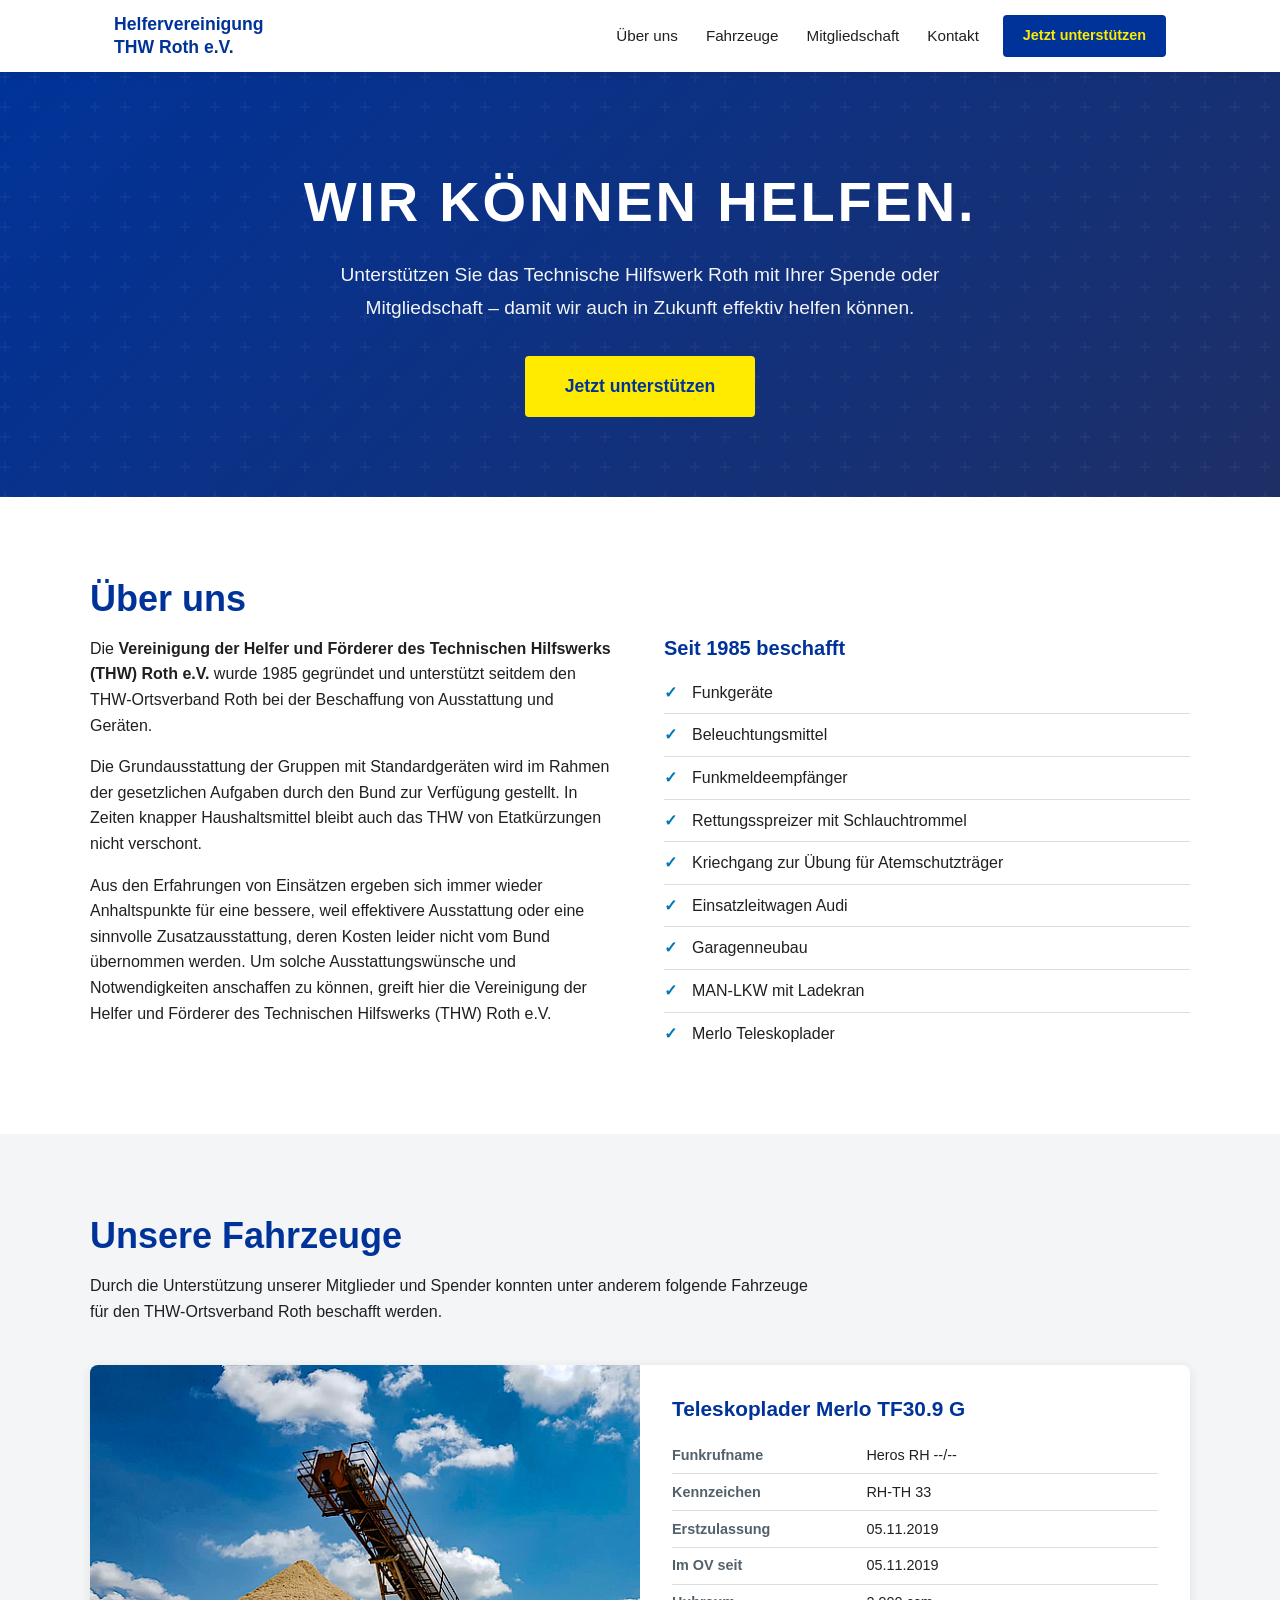
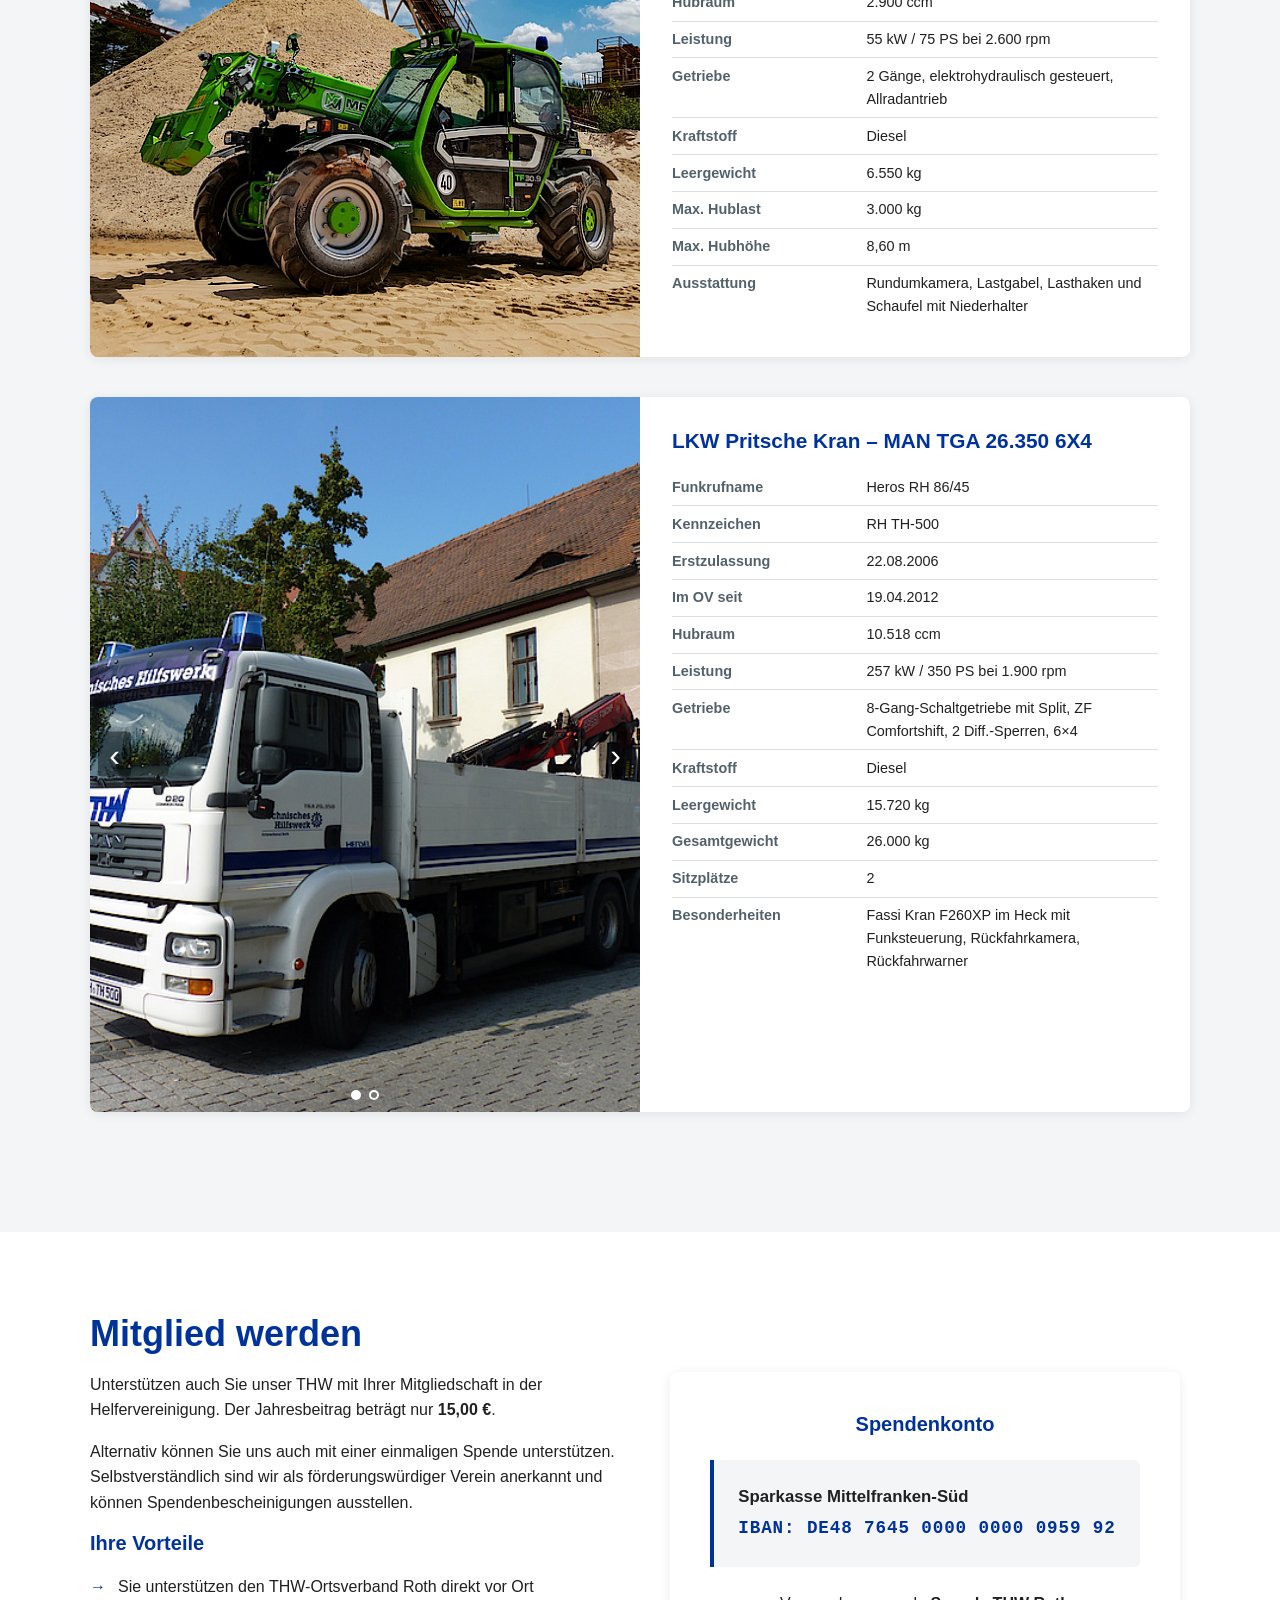
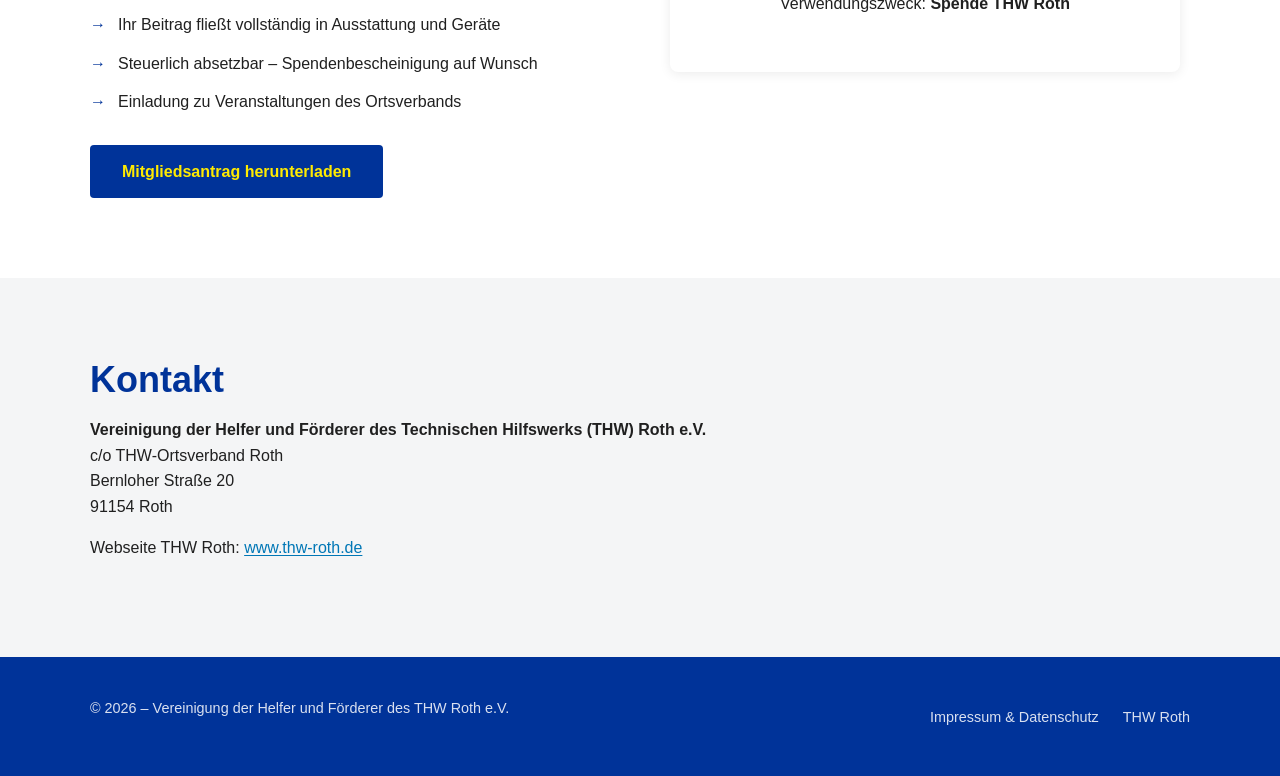
==== docs/index.html @ 5f319888 "initial draft" ====
<!DOCTYPE html>
<html lang="de">
<head>
  <meta charset="UTF-8">
  <meta name="viewport" content="width=device-width, initial-scale=1.0">
  <meta name="description" content="Vereinigung der Helfer und Förderer des THW OV Roth e.V. – Unterstützen Sie das Technische Hilfswerk Roth mit Ihrer Spende oder Mitgliedschaft.">
  <meta property="og:title" content="Helfervereinigung THW Roth e.V.">
  <meta property="og:description" content="Unterstützen Sie das Technische Hilfswerk Roth mit Ihrer Spende oder Mitgliedschaft.">
  <meta property="og:type" content="website">
  <meta property="og:locale" content="de_DE">
  <title>Helfervereinigung THW Roth e.V.</title>
  <link rel="stylesheet" href="css/style.css">
</head>
<body>

  <a class="skip-link" href="#main">Zum Inhalt springen</a>

  <!-- Header / Navigation -->
  <header class="site-header">
    <nav class="nav-container" aria-label="Hauptnavigation">
      <a href="index.html" class="nav-brand" aria-label="Helfervereinigung THW Roth – Startseite">
        <span>Helfervereinigung THW&nbsp;Roth&nbsp;e.V.</span>
      </a>

      <button class="nav-toggle" aria-expanded="false" aria-controls="nav-menu" aria-label="Menü öffnen">
        <svg class="icon-open" aria-hidden="true" xmlns="http://www.w3.org/2000/svg" fill="none" viewBox="0 0 24 24" stroke="currentColor" stroke-width="2"><path stroke-linecap="round" stroke-linejoin="round" d="M4 6h16M4 12h16M4 18h16"/></svg>
        <svg class="icon-close" aria-hidden="true" xmlns="http://www.w3.org/2000/svg" fill="none" viewBox="0 0 24 24" stroke="currentColor" stroke-width="2"><path stroke-linecap="round" stroke-linejoin="round" d="M6 18L18 6M6 6l12 12"/></svg>
      </button>

      <ul class="nav-menu" id="nav-menu" role="list">
        <li><a href="#ueber-uns">Über uns</a></li>
        <li><a href="#fahrzeuge">Fahrzeuge</a></li>
        <li><a href="#mitgliedschaft">Mitgliedschaft</a></li>
        <li><a href="#kontakt">Kontakt</a></li>
        <li><a href="#mitgliedschaft" class="nav-cta">Jetzt unterstützen</a></li>
      </ul>
    </nav>
  </header>

  <main id="main">

    <!-- Hero Section -->
    <section class="hero" aria-labelledby="hero-heading">
      <div class="hero-content">
        <h1 id="hero-heading">Wir können helfen.</h1>
        <p>Unterstützen Sie das Technische Hilfswerk Roth mit Ihrer Spende oder Mitgliedschaft – damit wir auch in Zukunft effektiv helfen können.</p>
        <a href="#mitgliedschaft" class="hero-cta">Jetzt unterstützen</a>
      </div>
    </section>

    <!-- Über uns -->
    <section id="ueber-uns" class="section" aria-labelledby="about-heading">
      <div class="container">
        <h2 id="about-heading">Über uns</h2>
        <div class="about-grid">
          <div>
            <p>
              Die <strong>Vereinigung der Helfer und Förderer des Technischen Hilfswerks (THW) Roth e.V.</strong> wurde 1985 gegründet und unterstützt seitdem den THW-Ortsverband Roth bei der Beschaffung von Ausstattung und Geräten.
            </p>
            <p>
              Die Grundausstattung der Gruppen mit Standardgeräten wird im Rahmen der gesetzlichen Aufgaben durch den Bund zur Verfügung gestellt. In Zeiten knapper Haushaltsmittel bleibt auch das THW von Etatkürzungen nicht verschont.
            </p>
            <p>
              Aus den Erfahrungen von Einsätzen ergeben sich immer wieder Anhaltspunkte für eine bessere, weil effektivere Ausstattung oder eine sinnvolle Zusatzausstattung, deren Kosten leider nicht vom Bund übernommen werden. Um solche Ausstattungswünsche und Notwendigkeiten anschaffen zu können, greift hier die Vereinigung der Helfer und Förderer des Technischen Hilfswerks (THW) Roth e.V.
            </p>
          </div>
          <div>
            <h3>Seit 1985 beschafft</h3>
            <ul class="equipment-list" aria-label="Beschaffte Ausstattung seit 1985">
              <li>Funkgeräte</li>
              <li>Beleuchtungsmittel</li>
              <li>Funkmeldeempfänger</li>
              <li>Rettungsspreizer mit Schlauchtrommel</li>
              <li>Kriechgang zur Übung für Atemschutzträger</li>
              <li>Einsatzleitwagen Audi</li>
              <li>Garagenneubau</li>
              <li>MAN-LKW mit Ladekran</li>
              <li>Merlo Teleskoplader</li>
            </ul>
          </div>
        </div>
      </div>
    </section>

    <!-- Fahrzeuge -->
    <section id="fahrzeuge" class="section section-alt" aria-labelledby="vehicles-heading">
      <div class="container">
        <h2 id="vehicles-heading">Unsere Fahrzeuge</h2>
        <p class="section-intro">Durch die Unterstützung unserer Mitglieder und Spender konnten unter anderem folgende Fahrzeuge für den THW-Ortsverband Roth beschafft werden.</p>

        <!-- Teleskoplader -->
        <article class="vehicle-card">
          <div class="vehicle-card-inner">
            <img
              class="vehicle-image"
              src="media/Telelader.jpg"
              alt="Teleskoplader Merlo TF30.9 G des THW Roth auf einem Einsatzgelände"
              loading="lazy"
              width="800"
              height="533"
            >
            <div class="vehicle-info">
              <h3>Teleskoplader Merlo TF30.9 G</h3>
              <table class="vehicle-specs" aria-label="Technische Daten Teleskoplader">
                <tbody>
                  <tr><th scope="row">Funkrufname</th><td>Heros RH --/--</td></tr>
                  <tr><th scope="row">Kennzeichen</th><td>RH-TH 33</td></tr>
                  <tr><th scope="row">Erstzulassung</th><td>05.11.2019</td></tr>
                  <tr><th scope="row">Im OV seit</th><td>05.11.2019</td></tr>
                  <tr><th scope="row">Hubraum</th><td>2.900 ccm</td></tr>
                  <tr><th scope="row">Leistung</th><td>55 kW / 75 PS bei 2.600 rpm</td></tr>
                  <tr><th scope="row">Getriebe</th><td>2 Gänge, elektrohydraulisch gesteuert, Allradantrieb</td></tr>
                  <tr><th scope="row">Kraftstoff</th><td>Diesel</td></tr>
                  <tr><th scope="row">Leergewicht</th><td>6.550 kg</td></tr>
                  <tr><th scope="row">Max. Hublast</th><td>3.000 kg</td></tr>
                  <tr><th scope="row">Max. Hubhöhe</th><td>8,60 m</td></tr>
                  <tr><th scope="row">Ausstattung</th><td>Rundumkamera, Lastgabel, Lasthaken und Schaufel mit Niederhalter</td></tr>
                </tbody>
              </table>
            </div>
          </div>
        </article>

        <!-- LKW Ladekran -->
        <article class="vehicle-card">
          <div class="vehicle-card-inner">
            <div class="carousel" aria-roledescription="Karussell" aria-label="Bilder LKW mit Ladekran">
              <div class="carousel-track">
                <div class="carousel-slide" role="group" aria-roledescription="Folie" aria-label="Bild 1 von 2">
                  <img
                    class="vehicle-image"
                    src="media/Ladekran1.jpg"
                    alt="MAN TGA 26.350 LKW mit Ladekran des THW Roth"
                    loading="lazy"
                    width="800"
                    height="533"
                  >
                </div>
                <div class="carousel-slide" role="group" aria-roledescription="Folie" aria-label="Bild 2 von 2">
                  <img
                    class="vehicle-image"
                    src="media/Ladekran2.jpg"
                    alt="MAN TGA 26.350 LKW mit Ladekran des THW Roth – Detailansicht"
                    loading="lazy"
                    width="800"
                    height="533"
                  >
                </div>
              </div>
              <button class="carousel-btn carousel-btn-prev" aria-label="Vorheriges Bild">&#8249;</button>
              <button class="carousel-btn carousel-btn-next" aria-label="Nächstes Bild">&#8250;</button>
              <div class="carousel-dots" role="tablist" aria-label="Bildauswahl">
                <button class="carousel-dot is-active" role="tab" aria-selected="true" aria-label="Bild 1"></button>
                <button class="carousel-dot" role="tab" aria-selected="false" aria-label="Bild 2"></button>
              </div>
            </div>
            <div class="vehicle-info">
              <h3>LKW Pritsche Kran – MAN TGA 26.350 6X4</h3>
              <table class="vehicle-specs" aria-label="Technische Daten LKW Ladekran">
                <tbody>
                  <tr><th scope="row">Funkrufname</th><td>Heros RH 86/45</td></tr>
                  <tr><th scope="row">Kennzeichen</th><td>RH TH-500</td></tr>
                  <tr><th scope="row">Erstzulassung</th><td>22.08.2006</td></tr>
                  <tr><th scope="row">Im OV seit</th><td>19.04.2012</td></tr>
                  <tr><th scope="row">Hubraum</th><td>10.518 ccm</td></tr>
                  <tr><th scope="row">Leistung</th><td>257 kW / 350 PS bei 1.900 rpm</td></tr>
                  <tr><th scope="row">Getriebe</th><td>8-Gang-Schaltgetriebe mit Split, ZF Comfortshift, 2 Diff.-Sperren, 6×4</td></tr>
                  <tr><th scope="row">Kraftstoff</th><td>Diesel</td></tr>
                  <tr><th scope="row">Leergewicht</th><td>15.720 kg</td></tr>
                  <tr><th scope="row">Gesamtgewicht</th><td>26.000 kg</td></tr>
                  <tr><th scope="row">Sitzplätze</th><td>2</td></tr>
                  <tr><th scope="row">Besonderheiten</th><td>Fassi Kran F260XP im Heck mit Funksteuerung, Rückfahrkamera, Rückfahrwarner</td></tr>
                </tbody>
              </table>
            </div>
          </div>
        </article>

      </div>
    </section>

    <!-- Mitgliedschaft -->
    <section id="mitgliedschaft" class="section" aria-labelledby="membership-heading">
      <div class="container">
        <h2 id="membership-heading">Mitglied werden</h2>
        <div class="membership-grid">
          <div>
            <p>Unterstützen auch Sie unser THW mit Ihrer Mitgliedschaft in der Helfervereinigung. Der Jahresbeitrag beträgt nur <strong>15,00&nbsp;€</strong>.</p>
            <p>Alternativ können Sie uns auch mit einer einmaligen Spende unterstützen. Selbstverständlich sind wir als förderungswürdiger Verein anerkannt und können Spendenbescheinigungen ausstellen.</p>
            <h3>Ihre Vorteile</h3>
            <ul class="membership-benefits">
              <li>Sie unterstützen den THW-Ortsverband Roth direkt vor Ort</li>
              <li>Ihr Beitrag fließt vollständig in Ausstattung und Geräte</li>
              <li>Steuerlich absetzbar – Spendenbescheinigung auf Wunsch</li>
              <li>Einladung zu Veranstaltungen des Ortsverbands</li>
            </ul>
            <a href="media/Antrag_Helferverein_THW_Roth.pdf" class="btn" download>Mitgliedsantrag herunterladen</a>
          </div>
          <div class="donate-box">
            <h3>Spendenkonto</h3>
            <div class="bank-details">
              <strong>Sparkasse Mittelfranken-Süd</strong>
              <span class="iban">IBAN: DE48 7645 0000 0000 0959 92</span>
            </div>
            <p>Verwendungszweck: <strong>Spende THW Roth</strong></p>
          </div>
        </div>
      </div>
    </section>

    <!-- Kontakt -->
    <section id="kontakt" class="section section-alt" aria-labelledby="contact-heading">
      <div class="container">
        <h2 id="contact-heading">Kontakt</h2>
        <p>
          <strong>Vereinigung der Helfer und Förderer des Technischen Hilfswerks (THW) Roth e.V.</strong><br>
          c/o THW-Ortsverband Roth<br>
          Bernloher Straße 20<br>
          91154 Roth
        </p>
        <p>
          Webseite THW Roth: <a href="https://www.thw-roth.de" target="_blank" rel="noopener noreferrer">www.thw-roth.de</a>
        </p>
      </div>
    </section>

  </main>

  <!-- Footer -->
  <footer class="site-footer">
    <div class="footer-container">
      <p class="footer-copy">&copy; 2026 – Vereinigung der Helfer und Förderer des THW Roth e.V.</p>
      <ul class="footer-links" role="list">
        <li><a href="impressum.html">Impressum &amp; Datenschutz</a></li>
        <li><a href="https://www.thw-roth.de" target="_blank" rel="noopener noreferrer">THW Roth</a></li>
      </ul>
    </div>
  </footer>

  <script>
    // Mobile navigation toggle
    (function () {
      var toggle = document.querySelector('.nav-toggle');
      var menu = document.querySelector('.nav-menu');
      if (!toggle || !menu) return;

      toggle.addEventListener('click', function () {
        var expanded = toggle.getAttribute('aria-expanded') === 'true';
        toggle.setAttribute('aria-expanded', String(!expanded));
        menu.classList.toggle('is-open');
        toggle.setAttribute('aria-label', expanded ? 'Menü öffnen' : 'Menü schließen');
      });

      // Close menu when a link is clicked
      menu.querySelectorAll('a').forEach(function (link) {
        link.addEventListener('click', function () {
          toggle.setAttribute('aria-expanded', 'false');
          menu.classList.remove('is-open');
          toggle.setAttribute('aria-label', 'Menü öffnen');
        });
      });

      // Close menu on Escape key
      document.addEventListener('keydown', function (e) {
        if (e.key === 'Escape' && menu.classList.contains('is-open')) {
          toggle.setAttribute('aria-expanded', 'false');
          menu.classList.remove('is-open');
          toggle.setAttribute('aria-label', 'Menü öffnen');
          toggle.focus();
        }
      });
    })();

    // Carousel
    (function () {
      document.querySelectorAll('.carousel').forEach(function (carousel) {
        var track = carousel.querySelector('.carousel-track');
        var slides = carousel.querySelectorAll('.carousel-slide');
        var dots = carousel.querySelectorAll('.carousel-dot');
        var prevBtn = carousel.querySelector('.carousel-btn-prev');
        var nextBtn = carousel.querySelector('.carousel-btn-next');
        var current = 0;

        function goTo(index) {
          current = (index + slides.length) % slides.length;
          track.style.transform = 'translateX(-' + (current * 100) + '%)';
          dots.forEach(function (dot, i) {
            dot.classList.toggle('is-active', i === current);
            dot.setAttribute('aria-selected', String(i === current));
          });
        }

        prevBtn.addEventListener('click', function () { goTo(current - 1); });
        nextBtn.addEventListener('click', function () { goTo(current + 1); });
        dots.forEach(function (dot, i) {
          dot.addEventListener('click', function () { goTo(i); });
        });
      });
    })();
  </script>

</body>
</html>
---- docs/css/style.css ----
/* ===== Reset & Base ===== */
*,
*::before,
*::after {
  box-sizing: border-box;
  margin: 0;
  padding: 0;
}

:root {
  --thw-blue: #003399;
  --thw-blue-dark: #1E2F66;
  --thw-blue-light: #F8F8F9;
  --thw-accent: #0077B6;
  --thw-yellow: #FFEB00;
  --text-primary: #202020;
  --text-secondary: #53616B;
  --white: #FFFFFF;
  --gray-light: #F4F5F6;
  --gray-border: #DADEE1;
  --focus-color: #0077B6;
  --max-width: 1100px;
}

html {
  scroll-behavior: smooth;
  scroll-padding-top: 80px;
}

body {
  font-family: -apple-system, BlinkMacSystemFont, "Segoe UI", Roboto, Helvetica, Arial, sans-serif;
  font-size: 1rem;
  line-height: 1.6;
  color: var(--text-primary);
  background: var(--white);
}

/* ===== Skip Link (Accessibility) ===== */
.skip-link {
  position: absolute;
  top: -100%;
  left: 1rem;
  background: var(--thw-blue);
  color: var(--white);
  padding: 0.75rem 1.5rem;
  z-index: 10000;
  border-radius: 0 0 4px 4px;
  font-weight: 600;
  text-decoration: none;
}

.skip-link:focus {
  top: 0;
}

/* ===== Focus Styles ===== */
:focus-visible {
  outline: 3px solid var(--focus-color);
  outline-offset: 2px;
}

a:focus:not(:focus-visible) {
  outline: none;
}

/* ===== Typography ===== */
h1, h2, h3, h4 {
  line-height: 1.2;
  color: var(--thw-blue);
}

h1 {
  font-size: clamp(2rem, 5vw, 3.5rem);
  font-weight: 800;
  letter-spacing: -0.02em;
}

h2 {
  font-size: clamp(1.5rem, 3vw, 2.25rem);
  font-weight: 700;
  margin-bottom: 1rem;
}

h3 {
  font-size: 1.25rem;
  font-weight: 600;
  margin-bottom: 0.75rem;
}

p {
  margin-bottom: 1rem;
}

a {
  color: var(--thw-accent);
  text-decoration: underline;
  text-underline-offset: 2px;
}

a:hover {
  color: var(--thw-blue-dark);
}

/* ===== Header / Navigation ===== */
.site-header {
  position: fixed;
  top: 0;
  left: 0;
  right: 0;
  z-index: 1000;
  background: var(--white);
  box-shadow: 0 2px 8px rgba(0, 0, 0, 0.1);
}

.nav-container {
  max-width: var(--max-width);
  margin: 0 auto;
  padding: 0 1.5rem;
  display: flex;
  align-items: center;
  justify-content: space-between;
  height: 72px;
}

.nav-brand {
  display: flex;
  align-items: center;
  gap: 0.75rem;
  text-decoration: none;
  color: var(--thw-blue);
  font-weight: 700;
  font-size: 1.1rem;
  flex-shrink: 0;
}

.nav-brand span {
  display: inline-block;
  max-width: 220px;
  line-height: 1.3;
}

/* Hamburger Menu Button */
.nav-toggle {
  display: none;
  background: none;
  border: none;
  cursor: pointer;
  padding: 0.5rem;
  color: var(--thw-blue);
}

.nav-toggle svg {
  width: 28px;
  height: 28px;
  display: block;
}

.nav-toggle .icon-close {
  display: none;
}

.nav-toggle[aria-expanded="true"] .icon-open {
  display: none;
}

.nav-toggle[aria-expanded="true"] .icon-close {
  display: block;
}

.nav-menu {
  display: flex;
  align-items: center;
  gap: 0.25rem;
  list-style: none;
}

.nav-menu a {
  display: block;
  padding: 0.5rem 0.75rem;
  text-decoration: none;
  color: var(--text-primary);
  font-weight: 500;
  font-size: 0.95rem;
  border-radius: 4px;
  transition: background 0.2s, color 0.2s;
  white-space: nowrap;
}

.nav-menu a:hover,
.nav-menu a:focus {
  background: var(--thw-blue-light);
  color: var(--thw-blue);
}

.nav-menu .nav-cta {
  display: inline-block;
  margin-left: 0.5rem;
  padding: 0.6rem 1.25rem;
  background: var(--thw-blue);
  color: var(--thw-yellow);
  text-decoration: none;
  font-weight: 700;
  font-size: 0.9rem;
  border-radius: 4px;
  transition: transform 0.2s, box-shadow 0.2s;
  white-space: nowrap;
}

.nav-menu .nav-cta:hover,
.nav-menu .nav-cta:focus {
  transform: translateY(-1px);
  box-shadow: 0 4px 12px rgba(0, 0, 0, 0.15);
  background: var(--thw-blue-dark);
  color: var(--thw-yellow);
}

/* ===== Hero Section ===== */
.hero {
  margin-top: 72px;
  background: linear-gradient(135deg, var(--thw-blue) 0%, var(--thw-blue-dark) 100%);
  color: var(--white);
  padding: 6rem 1.5rem 5rem;
  text-align: center;
  position: relative;
  overflow: hidden;
}

.hero::before {
  content: "";
  position: absolute;
  top: 0;
  left: 0;
  right: 0;
  bottom: 0;
  background: url("data:image/svg+xml,%3Csvg width='60' height='60' viewBox='0 0 60 60' xmlns='http://www.w3.org/2000/svg'%3E%3Cg fill='none' fill-rule='evenodd'%3E%3Cg fill='%23ffffff' fill-opacity='0.04'%3E%3Cpath d='M36 34v-4h-2v4h-4v2h4v4h2v-4h4v-2h-4zm0-30V0h-2v4h-4v2h4v4h2V6h4V4h-4zM6 34v-4H4v4H0v2h4v4h2v-4h4v-2H6zM6 4V0H4v4H0v2h4v4h2V6h4V4H6z'/%3E%3C/g%3E%3C/g%3E%3C/svg%3E");
  pointer-events: none;
}

.hero-content {
  max-width: 800px;
  margin: 0 auto;
  position: relative;
  z-index: 1;
}

.hero h1 {
  color: var(--white);
  margin-bottom: 1.5rem;
  text-transform: uppercase;
  letter-spacing: 0.05em;
}

.hero p {
  font-size: 1.2rem;
  opacity: 0.95;
  max-width: 600px;
  margin: 0 auto 2rem;
  line-height: 1.7;
}

.hero-cta {
  display: inline-block;
  padding: 1rem 2.5rem;
  background: var(--thw-yellow);
  color: var(--thw-blue);
  font-weight: 700;
  font-size: 1.1rem;
  text-decoration: none;
  border-radius: 4px;
  transition: transform 0.2s, box-shadow 0.2s;
}

.hero-cta:hover,
.hero-cta:focus {
  transform: translateY(-2px);
  box-shadow: 0 4px 16px rgba(0, 0, 0, 0.2);
  color: var(--thw-blue);
}

/* ===== Sections ===== */
.section {
  padding: 5rem 1.5rem;
}

.section-alt {
  background: var(--gray-light);
}

.section-blue {
  background: var(--thw-blue);
  color: var(--white);
}

.section-blue h2,
.section-blue h3 {
  color: var(--white);
}

.section-blue a {
  color: var(--thw-blue-light);
}

.section-blue a:hover {
  color: var(--white);
}

.container {
  max-width: var(--max-width);
  margin: 0 auto;
}

.section-intro {
  max-width: 720px;
  margin-bottom: 2.5rem;
}

/* ===== About Section ===== */
.about-grid {
  display: grid;
  grid-template-columns: 1fr 1fr;
  gap: 3rem;
  align-items: start;
}

.equipment-list {
  list-style: none;
  padding: 0;
}

.equipment-list li {
  padding: 0.5rem 0 0.5rem 1.75rem;
  position: relative;
  border-bottom: 1px solid var(--gray-border);
}

.equipment-list li:last-child {
  border-bottom: none;
}

.equipment-list li::before {
  content: "✓";
  position: absolute;
  left: 0;
  color: var(--thw-accent);
  font-weight: 700;
}

/* ===== Vehicle Cards ===== */
.vehicle-card {
  background: var(--white);
  border-radius: 8px;
  overflow: hidden;
  box-shadow: 0 2px 12px rgba(0, 0, 0, 0.08);
  margin-bottom: 2.5rem;
}

.vehicle-card-inner {
  display: grid;
  grid-template-columns: 1fr 1fr;
  gap: 0;
}

.vehicle-image {
  width: 100%;
  height: 100%;
  object-fit: cover;
  display: block;
  min-height: 300px;
}

/* ===== Carousel ===== */
.carousel {
  position: relative;
  overflow: hidden;
}

.carousel-track {
  display: flex;
  transition: transform 0.4s ease;
}

.carousel-slide {
  min-width: 100%;
}

.carousel-slide .vehicle-image {
  width: 100%;
  height: 100%;
  object-fit: cover;
  display: block;
}

.carousel-btn {
  position: absolute;
  top: 50%;
  transform: translateY(-50%);
  background: rgba(0, 0, 0, 0.45);
  color: var(--white);
  border: none;
  font-size: 2rem;
  line-height: 1;
  padding: 0.4rem 0.7rem;
  cursor: pointer;
  border-radius: 4px;
  transition: background 0.2s;
  z-index: 2;
}

.carousel-btn:hover,
.carousel-btn:focus {
  background: rgba(0, 0, 0, 0.7);
}

.carousel-btn-prev {
  left: 0.5rem;
}

.carousel-btn-next {
  right: 0.5rem;
}

.carousel-dots {
  position: absolute;
  bottom: 0.75rem;
  left: 50%;
  transform: translateX(-50%);
  display: flex;
  gap: 0.5rem;
  z-index: 2;
}

.carousel-dot {
  width: 10px;
  height: 10px;
  border-radius: 50%;
  border: 2px solid var(--white);
  background: transparent;
  cursor: pointer;
  padding: 0;
  transition: background 0.2s;
}

.carousel-dot.is-active {
  background: var(--white);
}

.vehicle-info {
  padding: 2rem;
}

.vehicle-info h3 {
  font-size: 1.3rem;
  color: var(--thw-blue);
  margin-bottom: 1rem;
}

.vehicle-specs {
  width: 100%;
  border-collapse: collapse;
}

.vehicle-specs tr {
  border-bottom: 1px solid var(--gray-border);
}

.vehicle-specs tr:last-child {
  border-bottom: none;
}

.vehicle-specs th,
.vehicle-specs td {
  padding: 0.4rem 0;
  text-align: left;
  font-size: 0.9rem;
  vertical-align: top;
}

.vehicle-specs th {
  font-weight: 600;
  color: var(--text-secondary);
  padding-right: 1rem;
  white-space: nowrap;
  width: 40%;
}

/* ===== Donation / CTA Section ===== */
.donate-box {
  background: var(--white);
  border-radius: 8px;
  padding: 2.5rem;
  max-width: 600px;
  margin: 0 auto;
  text-align: center;
  box-shadow: 0 2px 12px rgba(0, 0, 0, 0.08);
}

.donate-box h3 {
  color: var(--thw-blue);
}

.bank-details {
  background: var(--gray-light);
  border-left: 4px solid var(--thw-blue);
  border-radius: 0 6px 6px 0;
  padding: 1.5rem;
  margin: 1.5rem 0;
  font-size: 1.05rem;
  text-align: left;
}

.bank-details strong {
  display: block;
  margin-bottom: 0.25rem;
}

.iban {
  font-family: "Courier New", Courier, monospace;
  font-size: 1.1rem;
  font-weight: 700;
  letter-spacing: 0.05em;
  color: var(--thw-blue);
}

.btn {
  display: inline-block;
  padding: 0.85rem 2rem;
  background: var(--thw-blue);
  color: var(--thw-yellow);
  text-decoration: none;
  font-weight: 700;
  font-size: 1rem;
  border-radius: 4px;
  transition: transform 0.2s, box-shadow 0.2s;
  border: none;
  cursor: pointer;
}

.btn:hover,
.btn:focus {
  transform: translateY(-1px);
  box-shadow: 0 4px 12px rgba(0, 0, 0, 0.15);
  background: var(--thw-blue-dark);
  color: var(--thw-yellow);
}

.btn-outline {
  background: transparent;
  color: var(--thw-blue);
  border: 2px solid var(--thw-blue);
}

.btn-outline:hover,
.btn-outline:focus {
  background: var(--thw-blue);
  color: var(--white);
}

.btn-white {
  background: var(--white);
  color: var(--thw-blue);
}

.btn-white:hover,
.btn-white:focus {
  background: var(--thw-blue-light);
  color: var(--thw-blue);
  transform: translateY(-1px);
}

/* ===== Membership Section ===== */
.membership-grid {
  display: grid;
  grid-template-columns: 1fr 1fr;
  gap: 2.5rem;
  align-items: start;
}

.membership-benefits {
  list-style: none;
  padding: 0;
  margin-bottom: 1.5rem;
}

.membership-benefits li {
  padding: 0.4rem 0 0.4rem 1.75rem;
  position: relative;
}

.membership-benefits li::before {
  content: "→";
  position: absolute;
  left: 0;
  color: var(--thw-blue);
  font-weight: 700;
}

/* ===== Footer ===== */
.site-footer {
  background: var(--thw-blue);
  color: rgba(255, 255, 255, 0.85);
  padding: 2.5rem 1.5rem;
}

.footer-container {
  max-width: var(--max-width);
  margin: 0 auto;
  display: flex;
  justify-content: space-between;
  align-items: center;
  flex-wrap: wrap;
  gap: 1rem;
}

.footer-links {
  display: flex;
  gap: 1.5rem;
  list-style: none;
}

.footer-links a {
  color: rgba(255, 255, 255, 0.85);
  text-decoration: none;
  font-size: 0.9rem;
}

.footer-links a:hover,
.footer-links a:focus {
  color: var(--white);
  text-decoration: underline;
}

.footer-copy {
  font-size: 0.9rem;
}

/* ===== Impressum Page ===== */
.page-header {
  margin-top: 72px;
  background: var(--thw-blue);
  color: var(--white);
  padding: 3rem 1.5rem;
}

.page-header h1 {
  color: var(--white);
  max-width: var(--max-width);
  margin: 0 auto;
  font-size: clamp(1.75rem, 3vw, 2.5rem);
}

.page-content {
  max-width: var(--max-width);
  margin: 0 auto;
  padding: 3rem 1.5rem;
}

.page-content h2 {
  margin-top: 2.5rem;
  padding-top: 1.5rem;
  border-top: 1px solid var(--gray-border);
}

.page-content h2:first-child {
  margin-top: 0;
  padding-top: 0;
  border-top: none;
}

.page-content h3 {
  margin-top: 1.5rem;
}

.page-content ul {
  padding-left: 1.5rem;
  margin-bottom: 1rem;
}

.page-content li {
  margin-bottom: 0.25rem;
}

/* ===== Responsive ===== */
@media (max-width: 900px) {
  .about-grid,
  .membership-grid,
  .vehicle-card-inner {
    grid-template-columns: 1fr;
  }

  .vehicle-image {
    min-height: 200px;
    max-height: 350px;
  }
}

@media (max-width: 768px) {
  .nav-toggle {
    display: block;
  }

  .nav-menu {
    display: none;
    position: absolute;
    top: 72px;
    left: 0;
    right: 0;
    background: var(--white);
    flex-direction: column;
    padding: 1rem;
    box-shadow: 0 4px 12px rgba(0, 0, 0, 0.1);
    gap: 0;
  }

  .nav-menu.is-open {
    display: flex;
  }

  .nav-menu a {
    padding: 0.75rem 1rem;
    width: 100%;
  }

  .nav-cta {
    margin-left: 0;
    margin-top: 0.5rem;
    text-align: center;
    width: 100%;
    display: block;
  }

  .hero {
    padding: 4rem 1.5rem 3.5rem;
  }

  .section {
    padding: 3rem 1.5rem;
  }

  .donate-box {
    padding: 1.5rem;
  }

  .footer-container {
    flex-direction: column;
    text-align: center;
  }

  .footer-links {
    justify-content: center;
  }
}

/* ===== Reduced Motion ===== */
@media (prefers-reduced-motion: reduce) {
  html {
    scroll-behavior: auto;
  }

  *,
  *::before,
  *::after {
    transition-duration: 0s !important;
    animation-duration: 0s !important;
  }
}

/* ===== Print Styles ===== */
@media print {
  .site-header,
  .site-footer,
  .nav-toggle,
  .hero::before,
  .hero-cta,
  .btn,
  .nav-cta,
  .skip-link {
    display: none;
  }

  .hero {
    margin-top: 0;
    background: none;
    color: var(--text-primary);
    padding: 2rem 0;
  }

  .hero h1 {
    color: var(--thw-blue);
  }

  .section {
    padding: 1.5rem 0;
  }

  body {
    font-size: 12pt;
  }

  a[href]::after {
    content: " (" attr(href) ")";
    font-size: 0.85em;
    color: var(--text-secondary);
  }

  a[href^="#"]::after,
  a[href^="javascript"]::after {
    content: "";
  }

  .vehicle-card {
    box-shadow: none;
    border: 1px solid var(--gray-border);
  }

  .vehicle-card-inner {
    grid-template-columns: 1fr;
  }
}
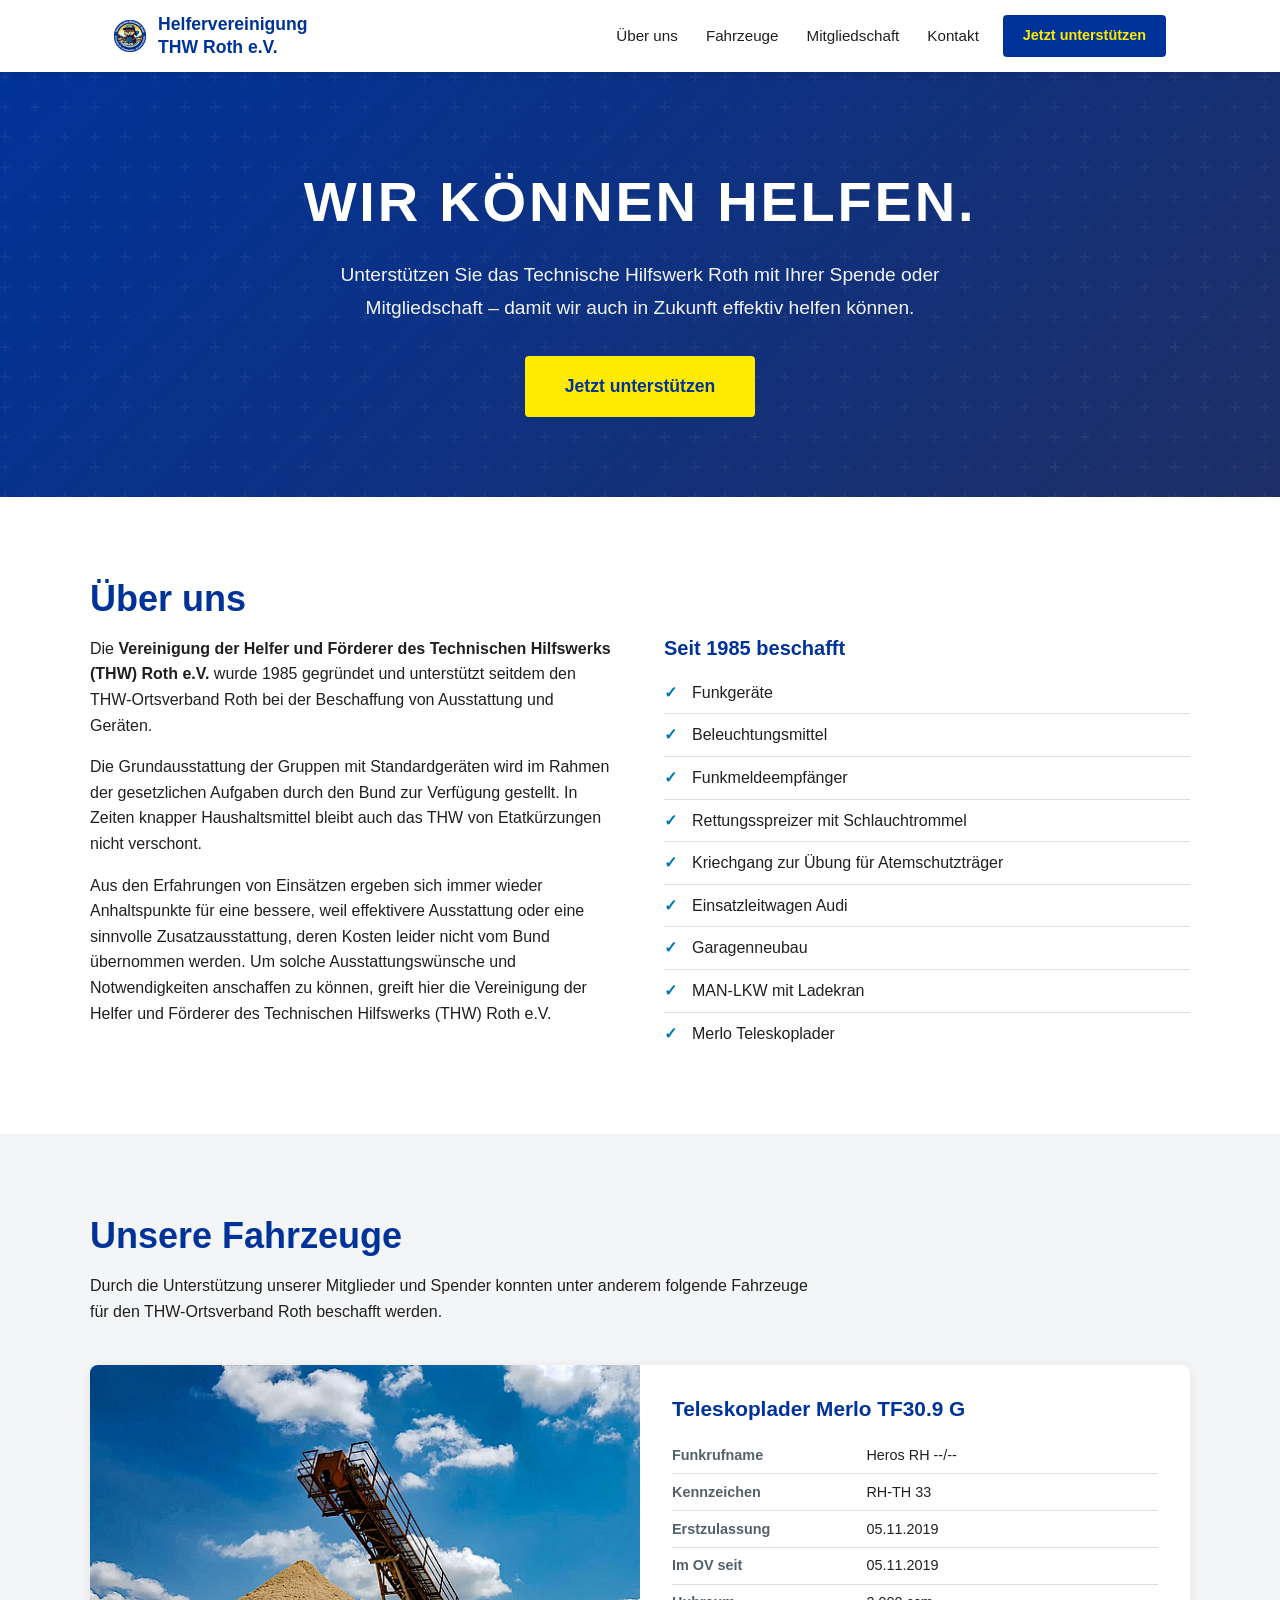
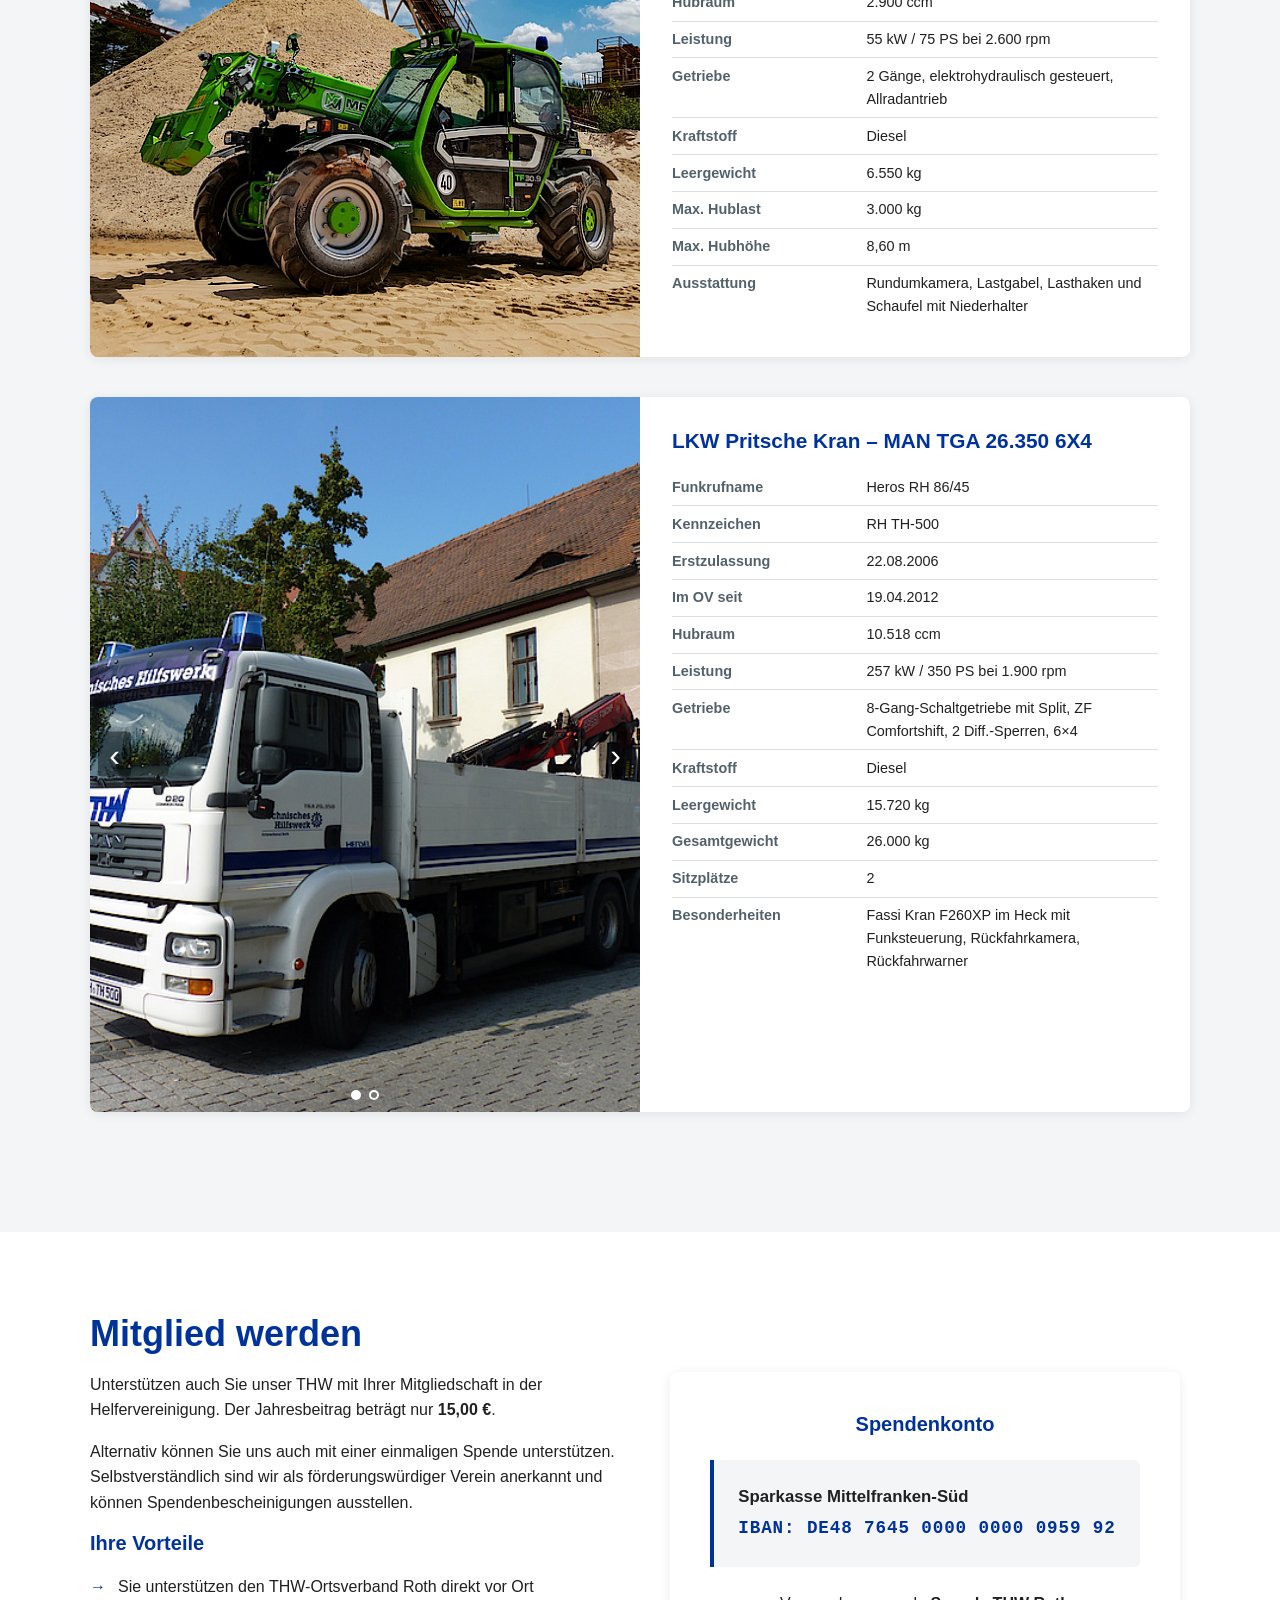
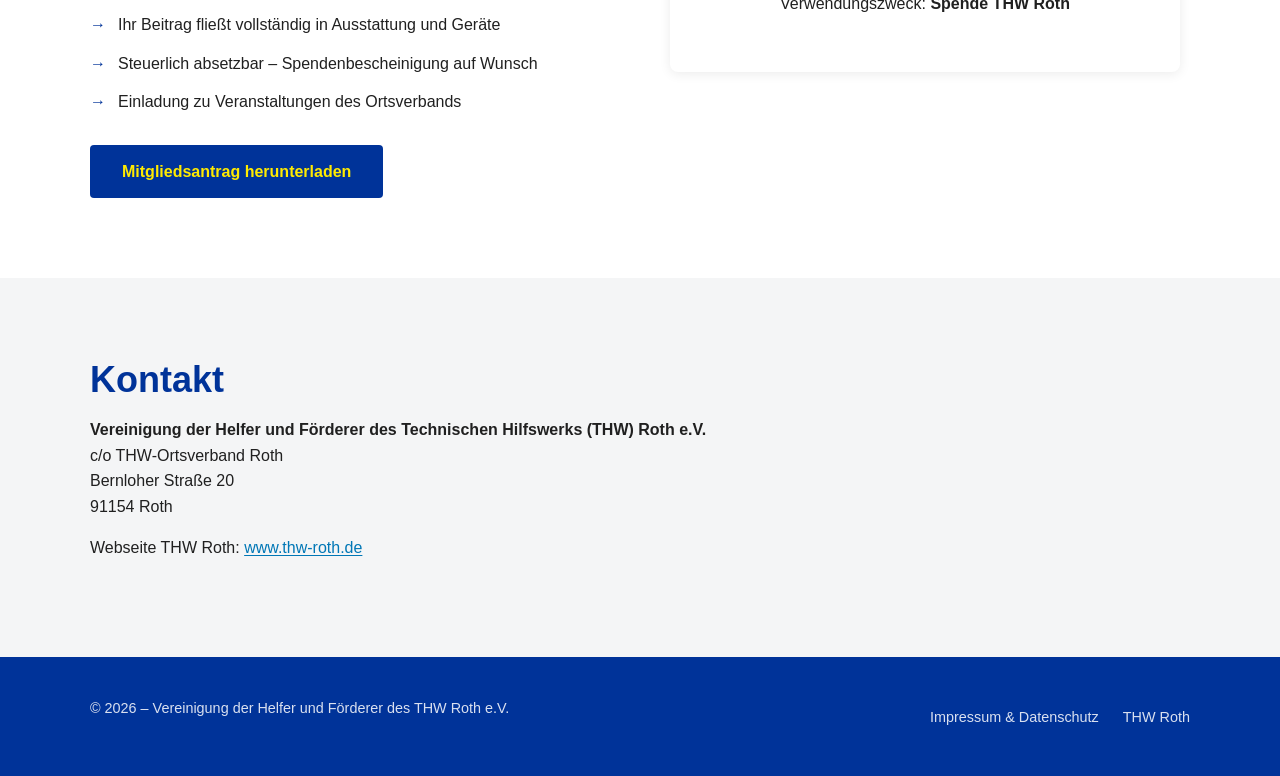
==== commit 3bdb2e3a: "add logo" ====
--- a/docs/index.html
+++ b/docs/index.html
@@ -9,6 +9,7 @@
   <meta property="og:type" content="website">
   <meta property="og:locale" content="de_DE">
   <title>Helfervereinigung THW Roth e.V.</title>
+  <link rel="icon" type="image/png" href="media/THW_Logo_klein.png">
   <link rel="stylesheet" href="css/style.css">
 </head>
 <body>
@@ -19,6 +20,7 @@
   <header class="site-header">
     <nav class="nav-container" aria-label="Hauptnavigation">
       <a href="index.html" class="nav-brand" aria-label="Helfervereinigung THW Roth – Startseite">
+        <img src="media/THW_Logo_klein.png" alt="" class="nav-logo">
         <span>Helfervereinigung THW&nbsp;Roth&nbsp;e.V.</span>
       </a>
 
--- a/docs/css/style.css
+++ b/docs/css/style.css
@@ -133,6 +133,11 @@
   flex-shrink: 0;
 }
 
+.nav-brand .nav-logo {
+  height: 2rem;
+  width: auto;
+}
+
 .nav-brand span {
   display: inline-block;
   max-width: 220px;
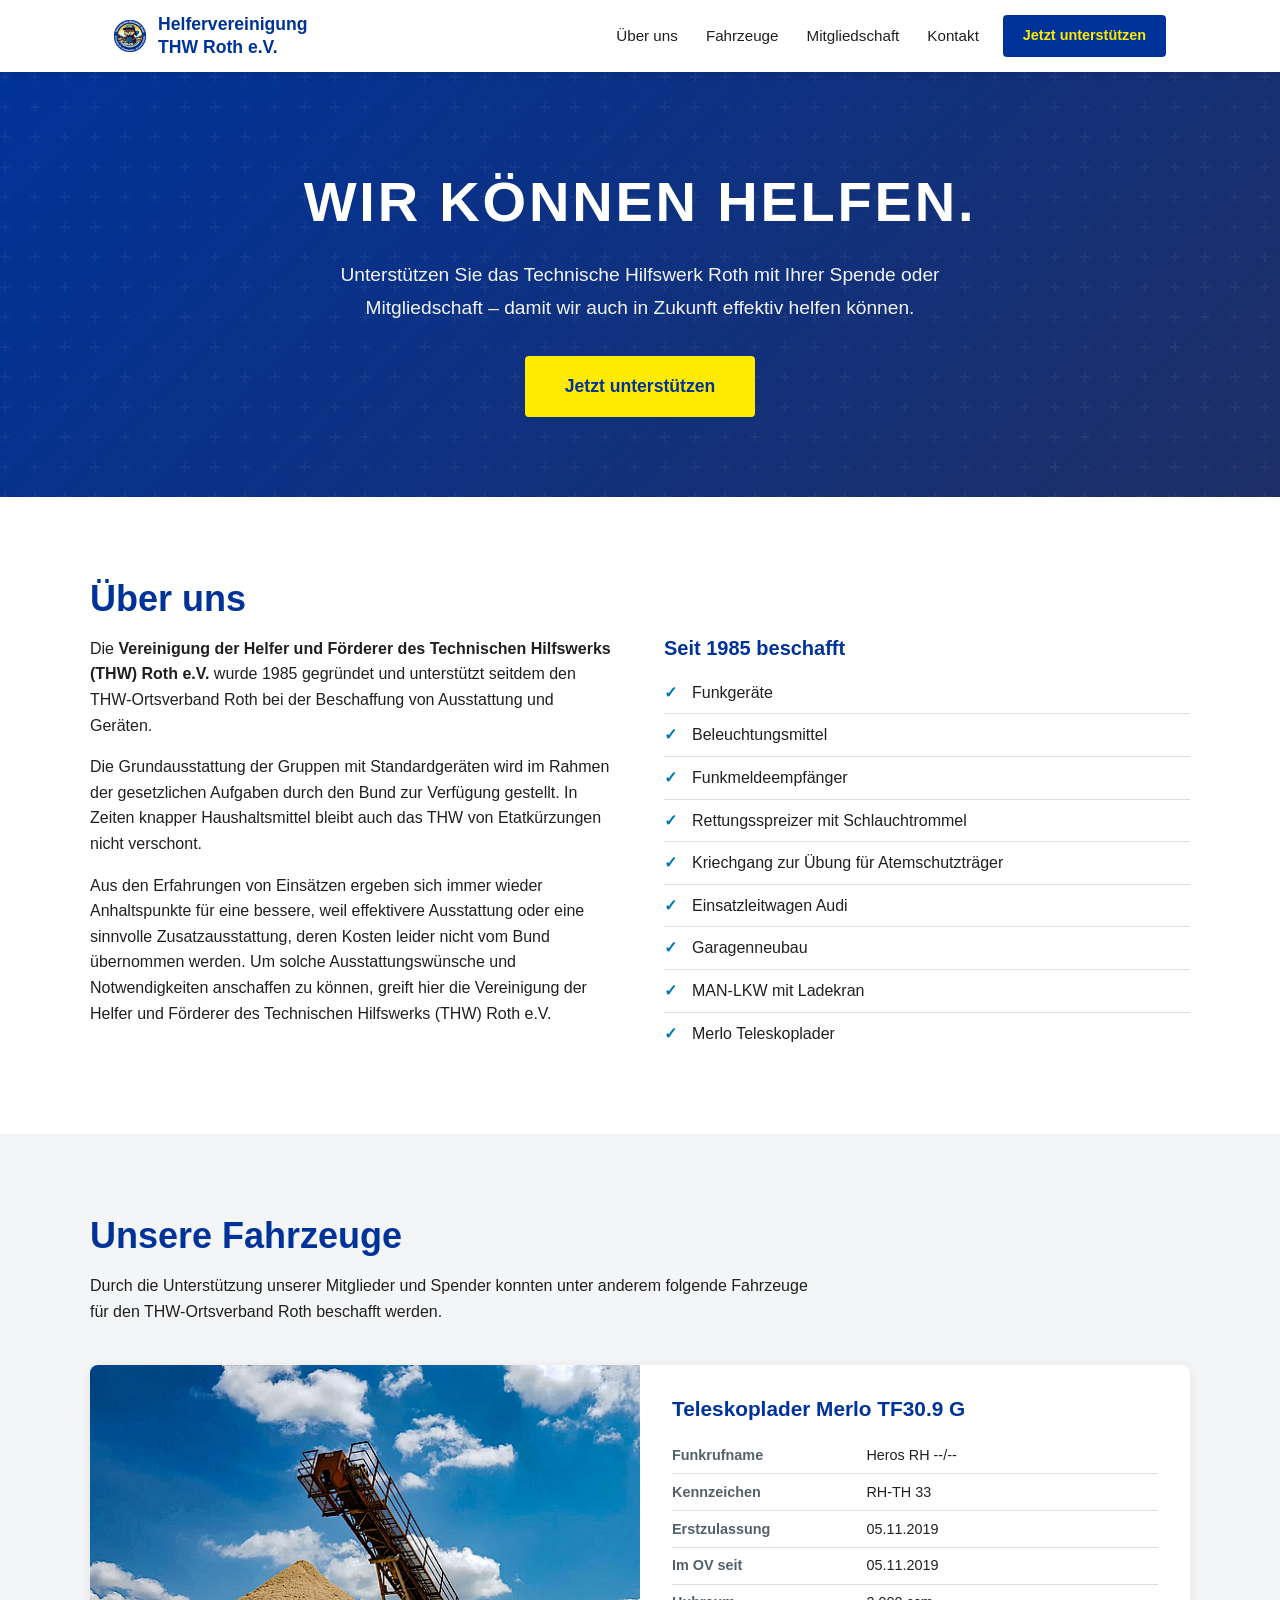
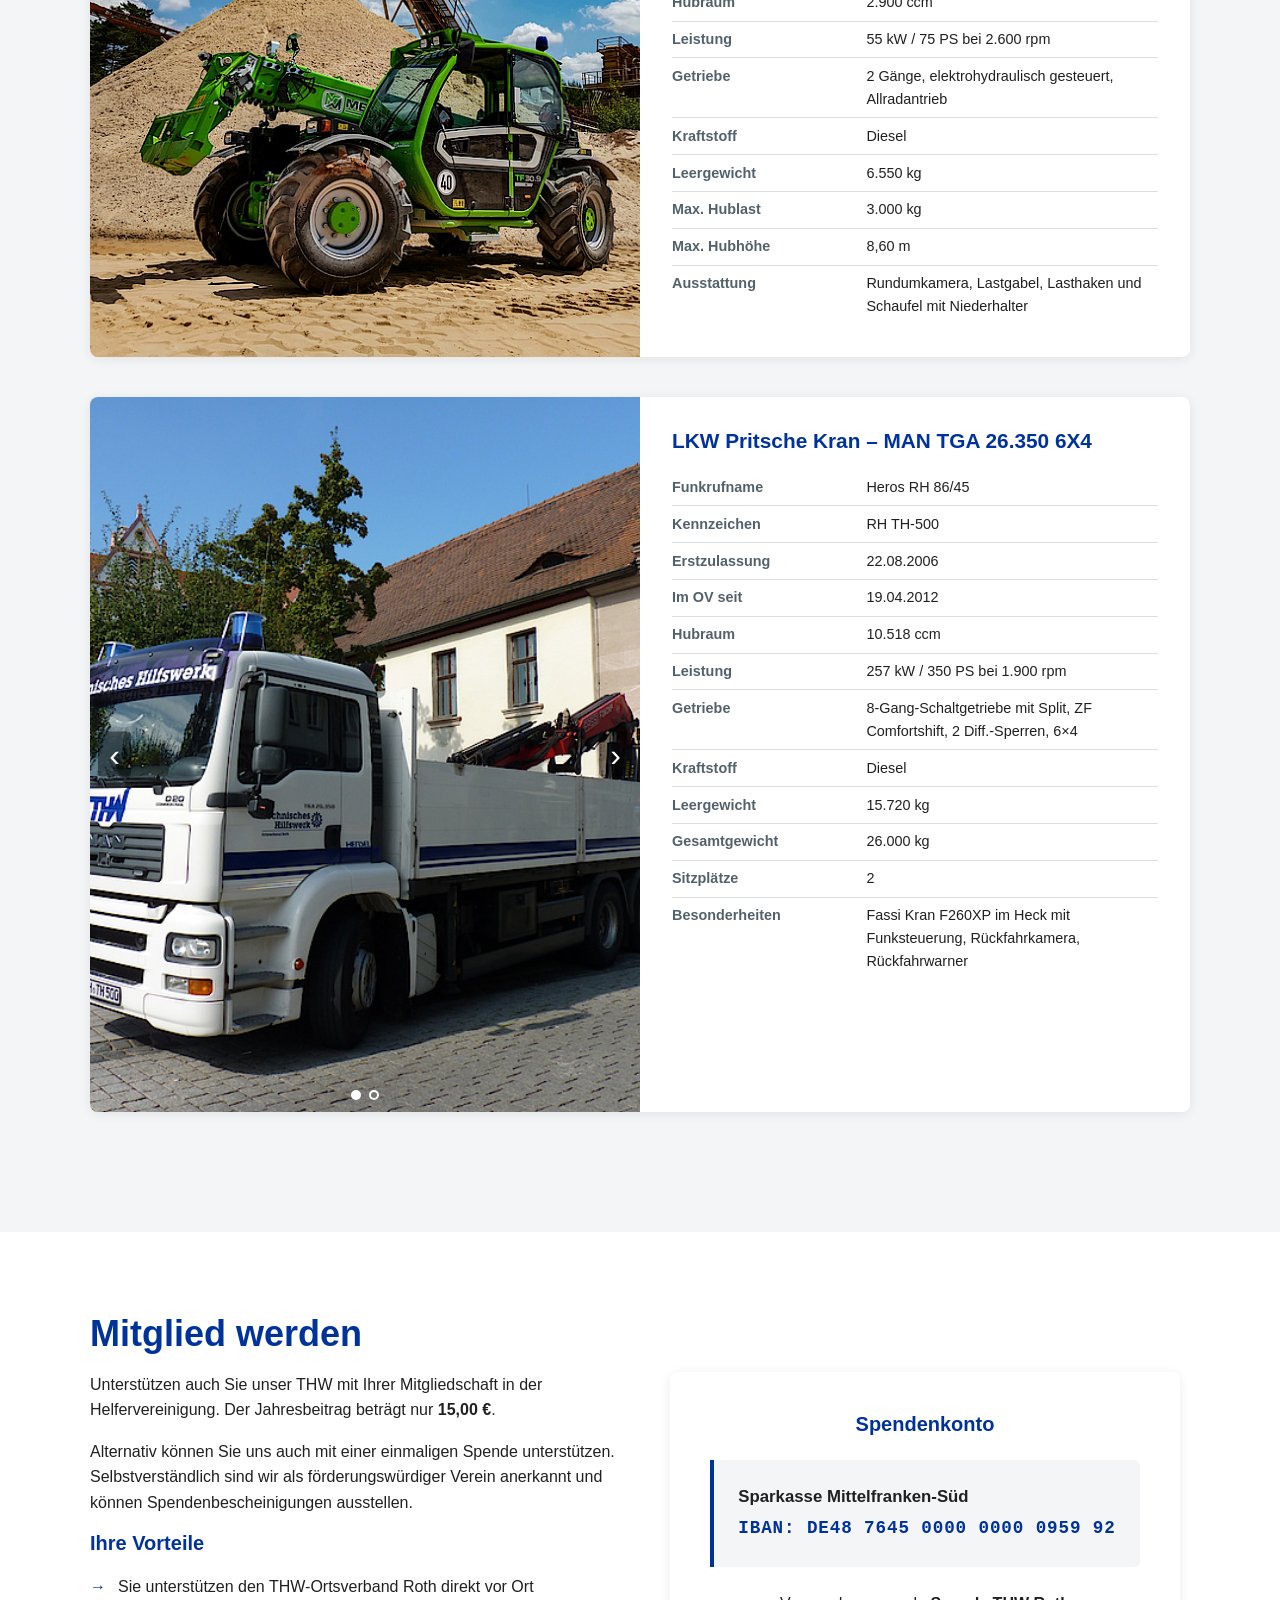
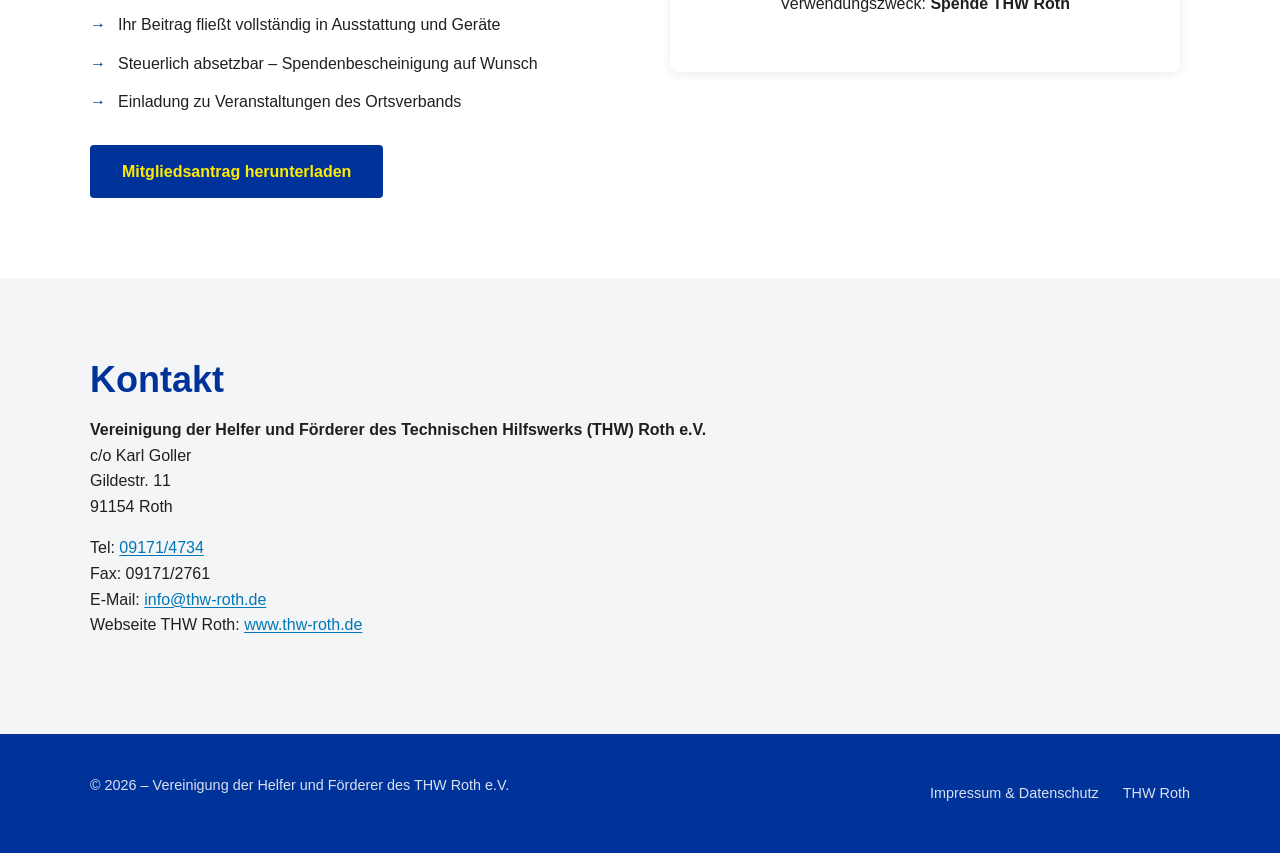
==== commit a5f51bf8: "update contact data" ====
--- a/docs/index.html
+++ b/docs/index.html
@@ -216,11 +216,14 @@
         <h2 id="contact-heading">Kontakt</h2>
         <p>
           <strong>Vereinigung der Helfer und Förderer des Technischen Hilfswerks (THW) Roth e.V.</strong><br>
-          c/o THW-Ortsverband Roth<br>
-          Bernloher Straße 20<br>
+          c/o Karl Goller<br>
+          Gildestr. 11<br>
           91154 Roth
         </p>
         <p>
+          Tel: <a href="tel:+4991714734">09171/4734</a><br>
+          Fax: 09171/2761<br>
+          E-Mail: <a href="mailto:info@thw-roth.de">info@thw-roth.de</a><br>
           Webseite THW Roth: <a href="https://www.thw-roth.de" target="_blank" rel="noopener noreferrer">www.thw-roth.de</a>
         </p>
       </div>
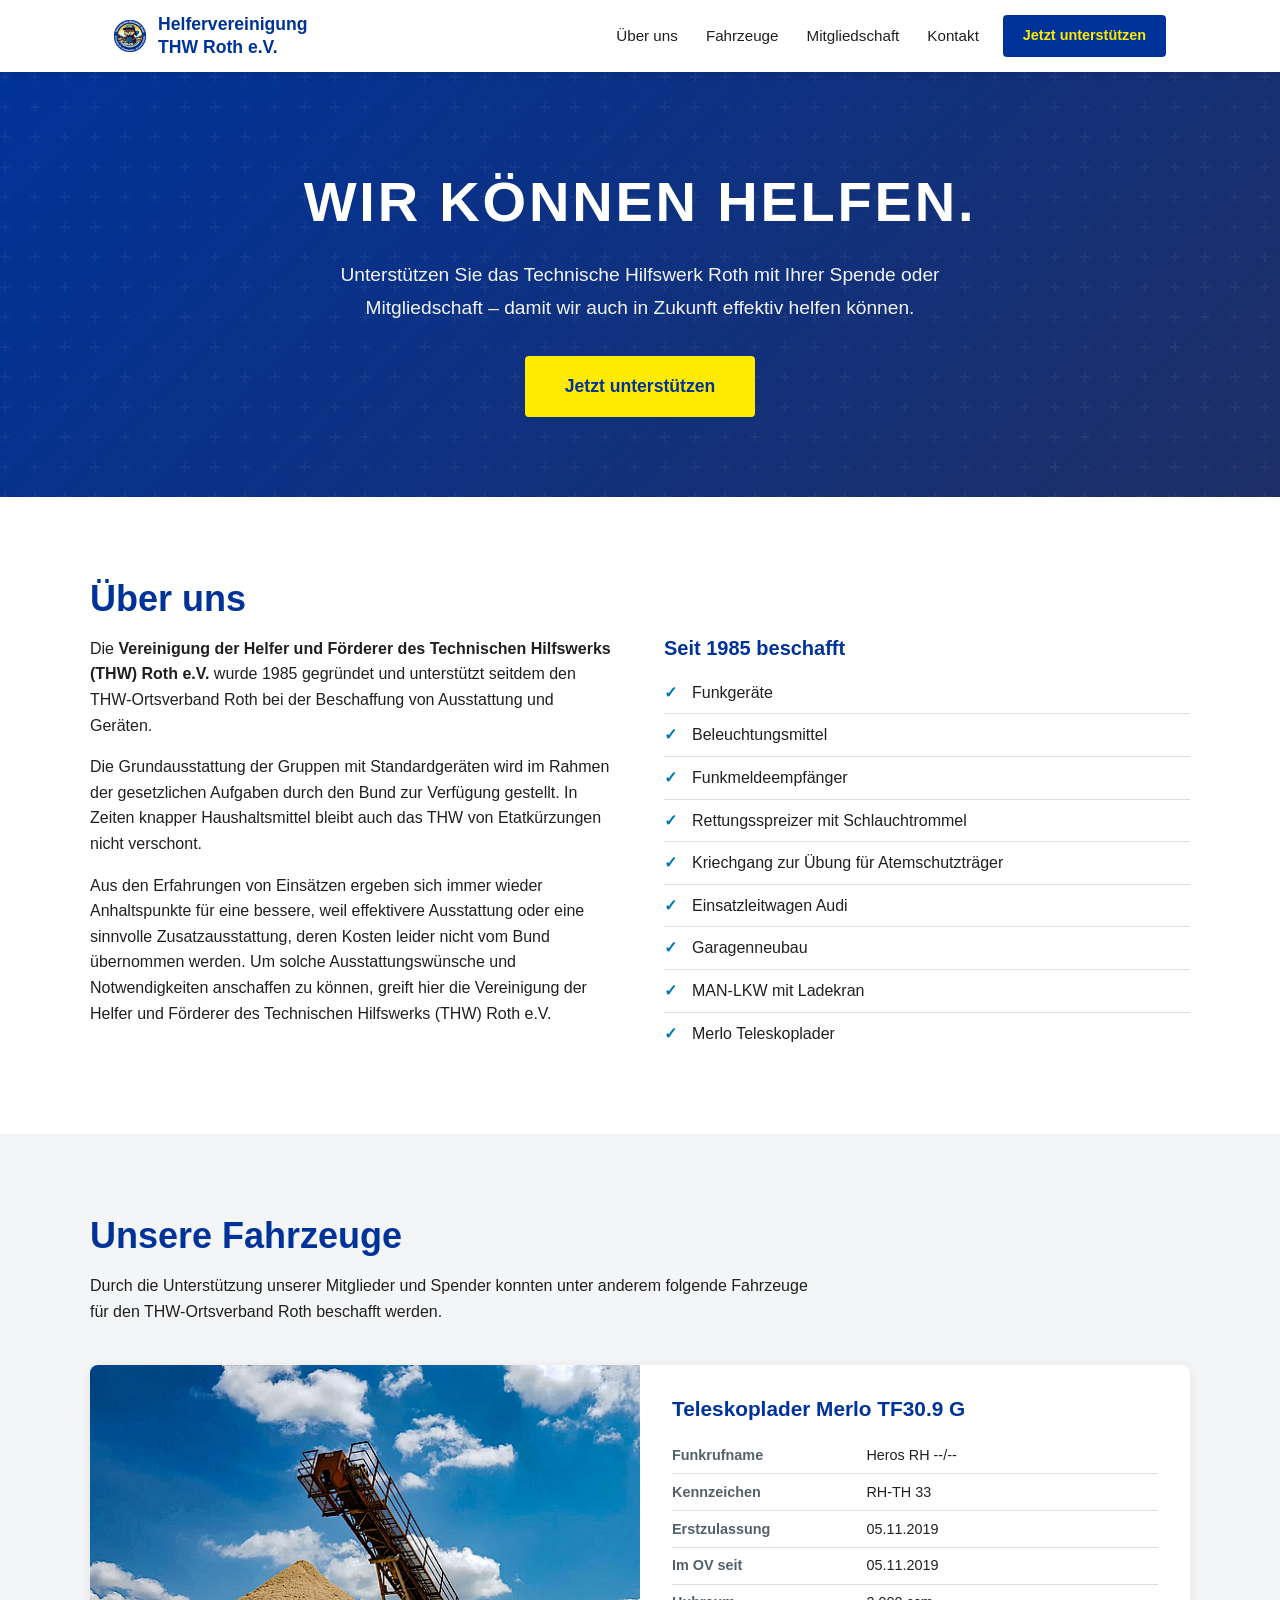
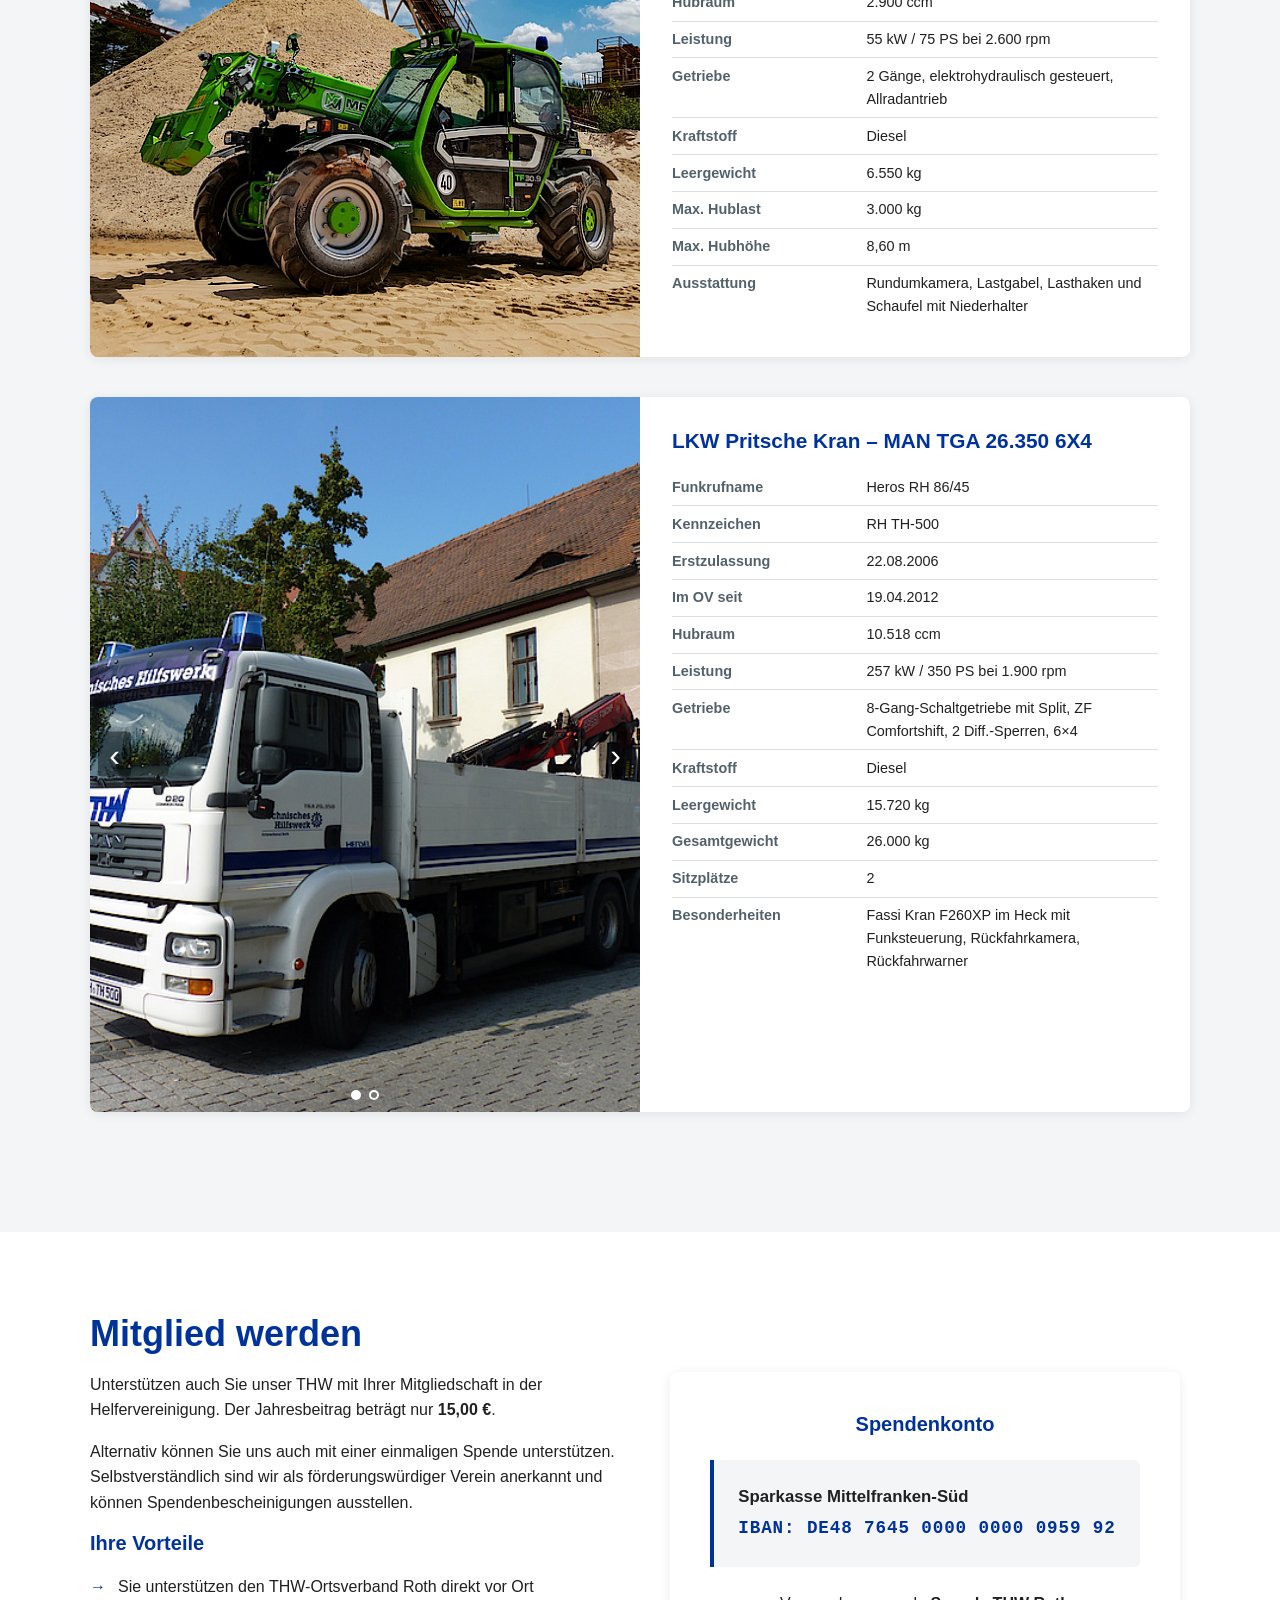
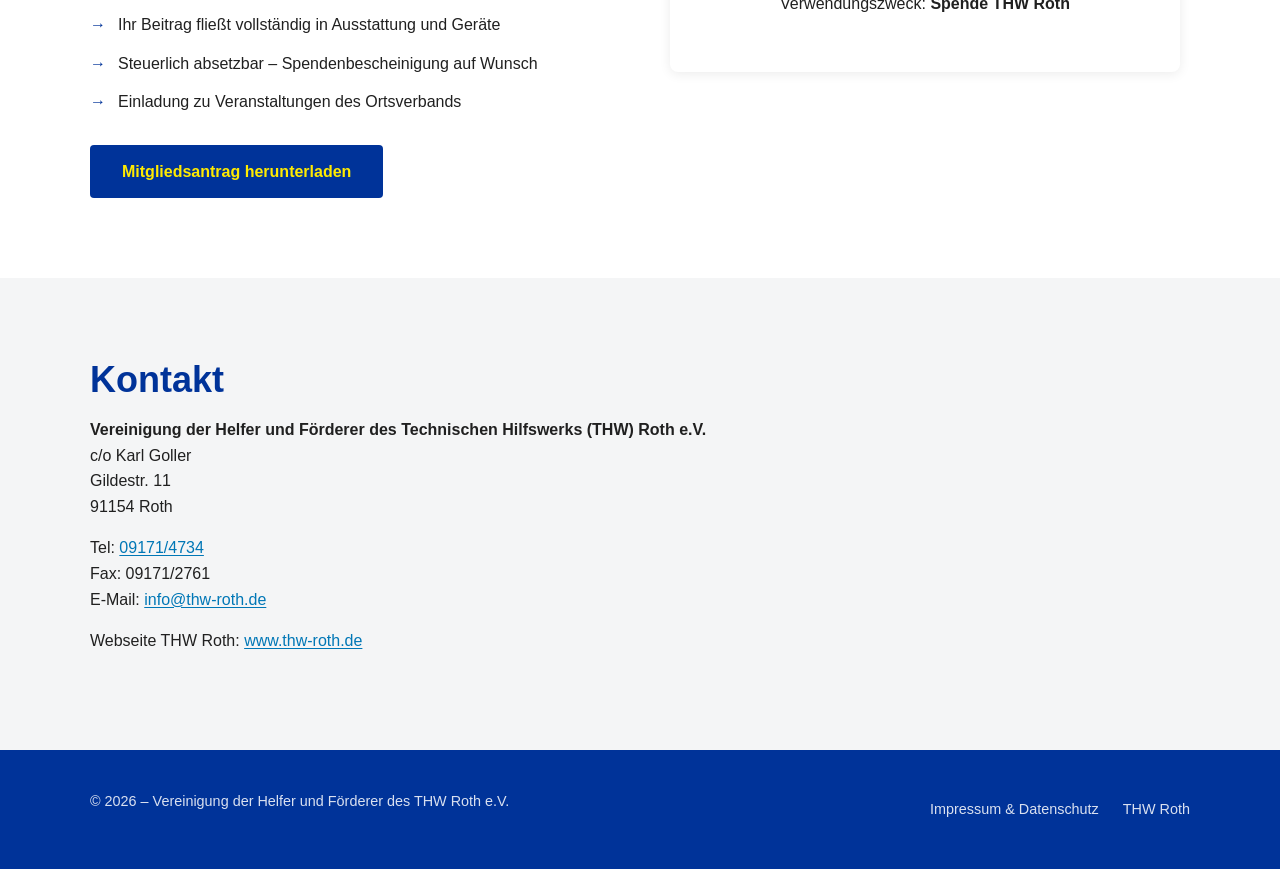
==== commit 4030a521: "address formatting" ====
--- a/docs/index.html
+++ b/docs/index.html
@@ -223,7 +223,9 @@
         <p>
           Tel: <a href="tel:+4991714734">09171/4734</a><br>
           Fax: 09171/2761<br>
-          E-Mail: <a href="mailto:info@thw-roth.de">info@thw-roth.de</a><br>
+          E-Mail: <a href="mailto:info@thw-roth.de">info@thw-roth.de</a>
+        </p>
+        <p>
           Webseite THW Roth: <a href="https://www.thw-roth.de" target="_blank" rel="noopener noreferrer">www.thw-roth.de</a>
         </p>
       </div>
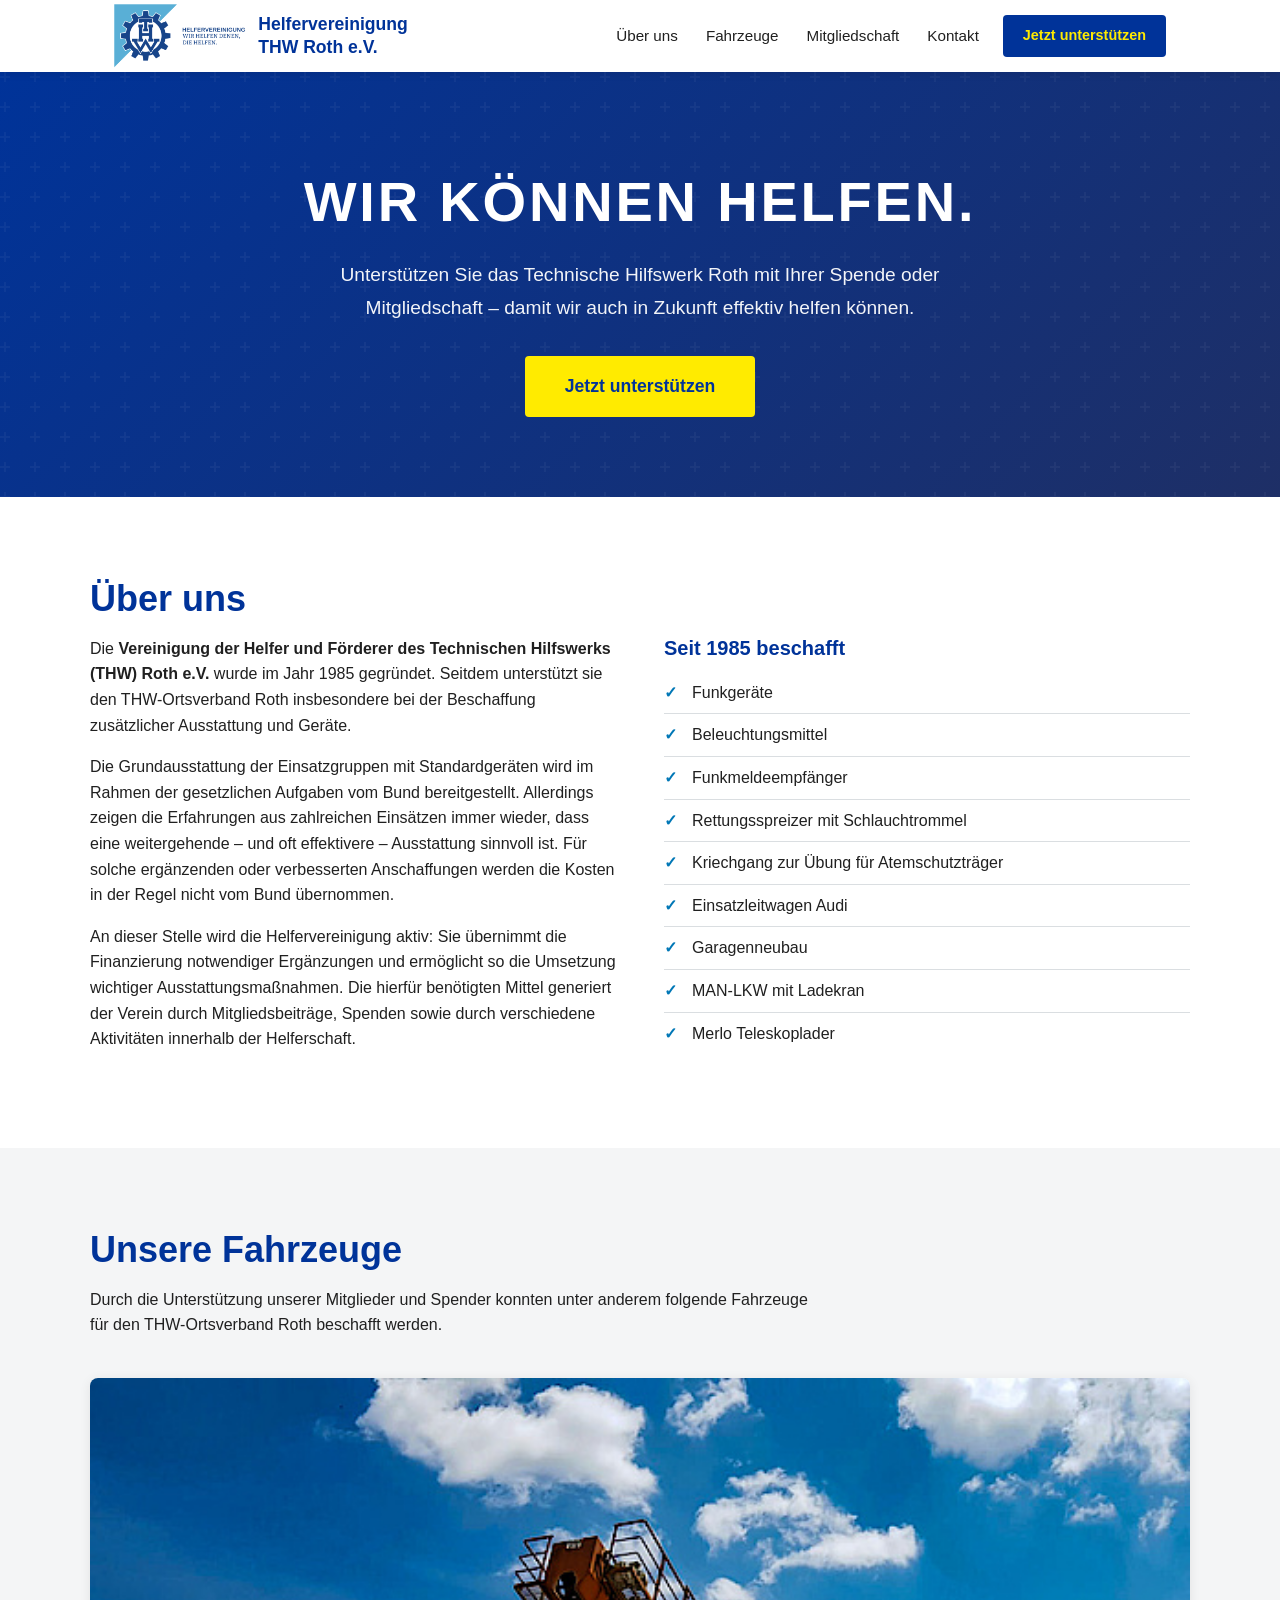
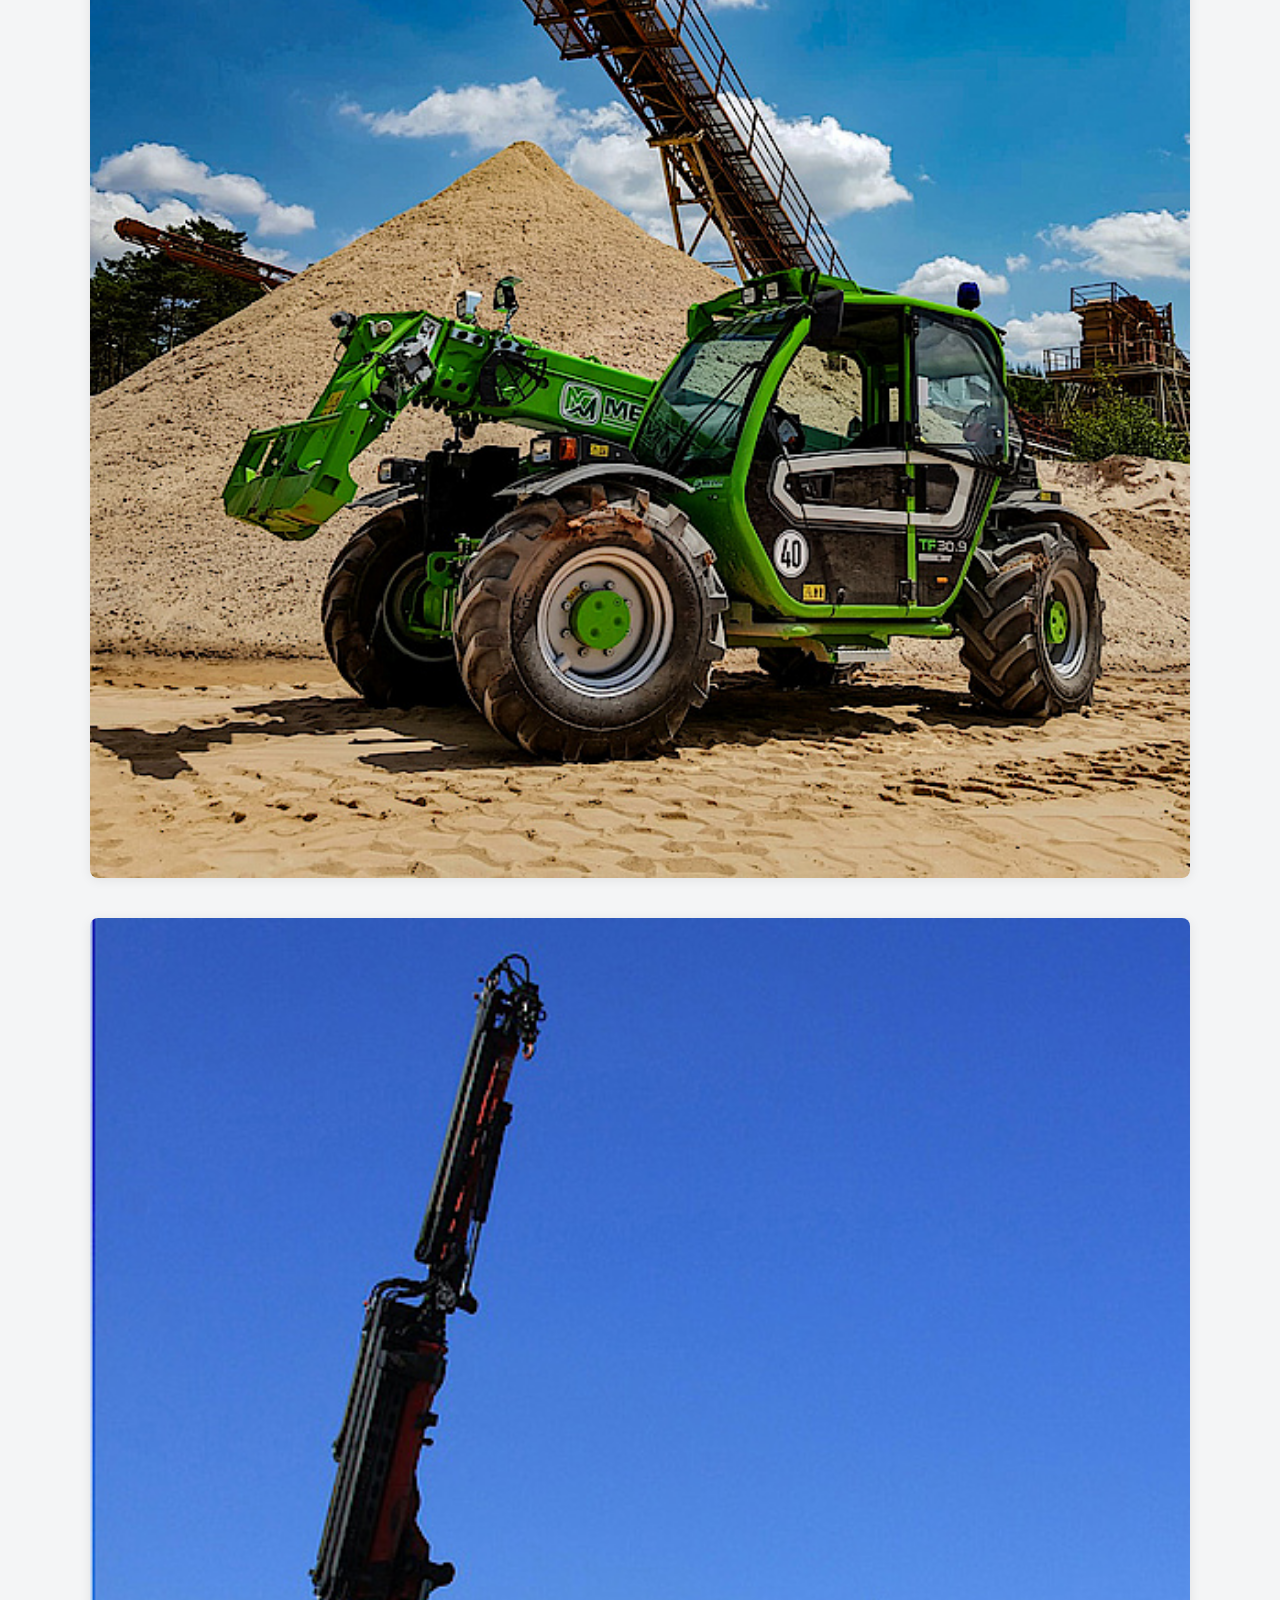
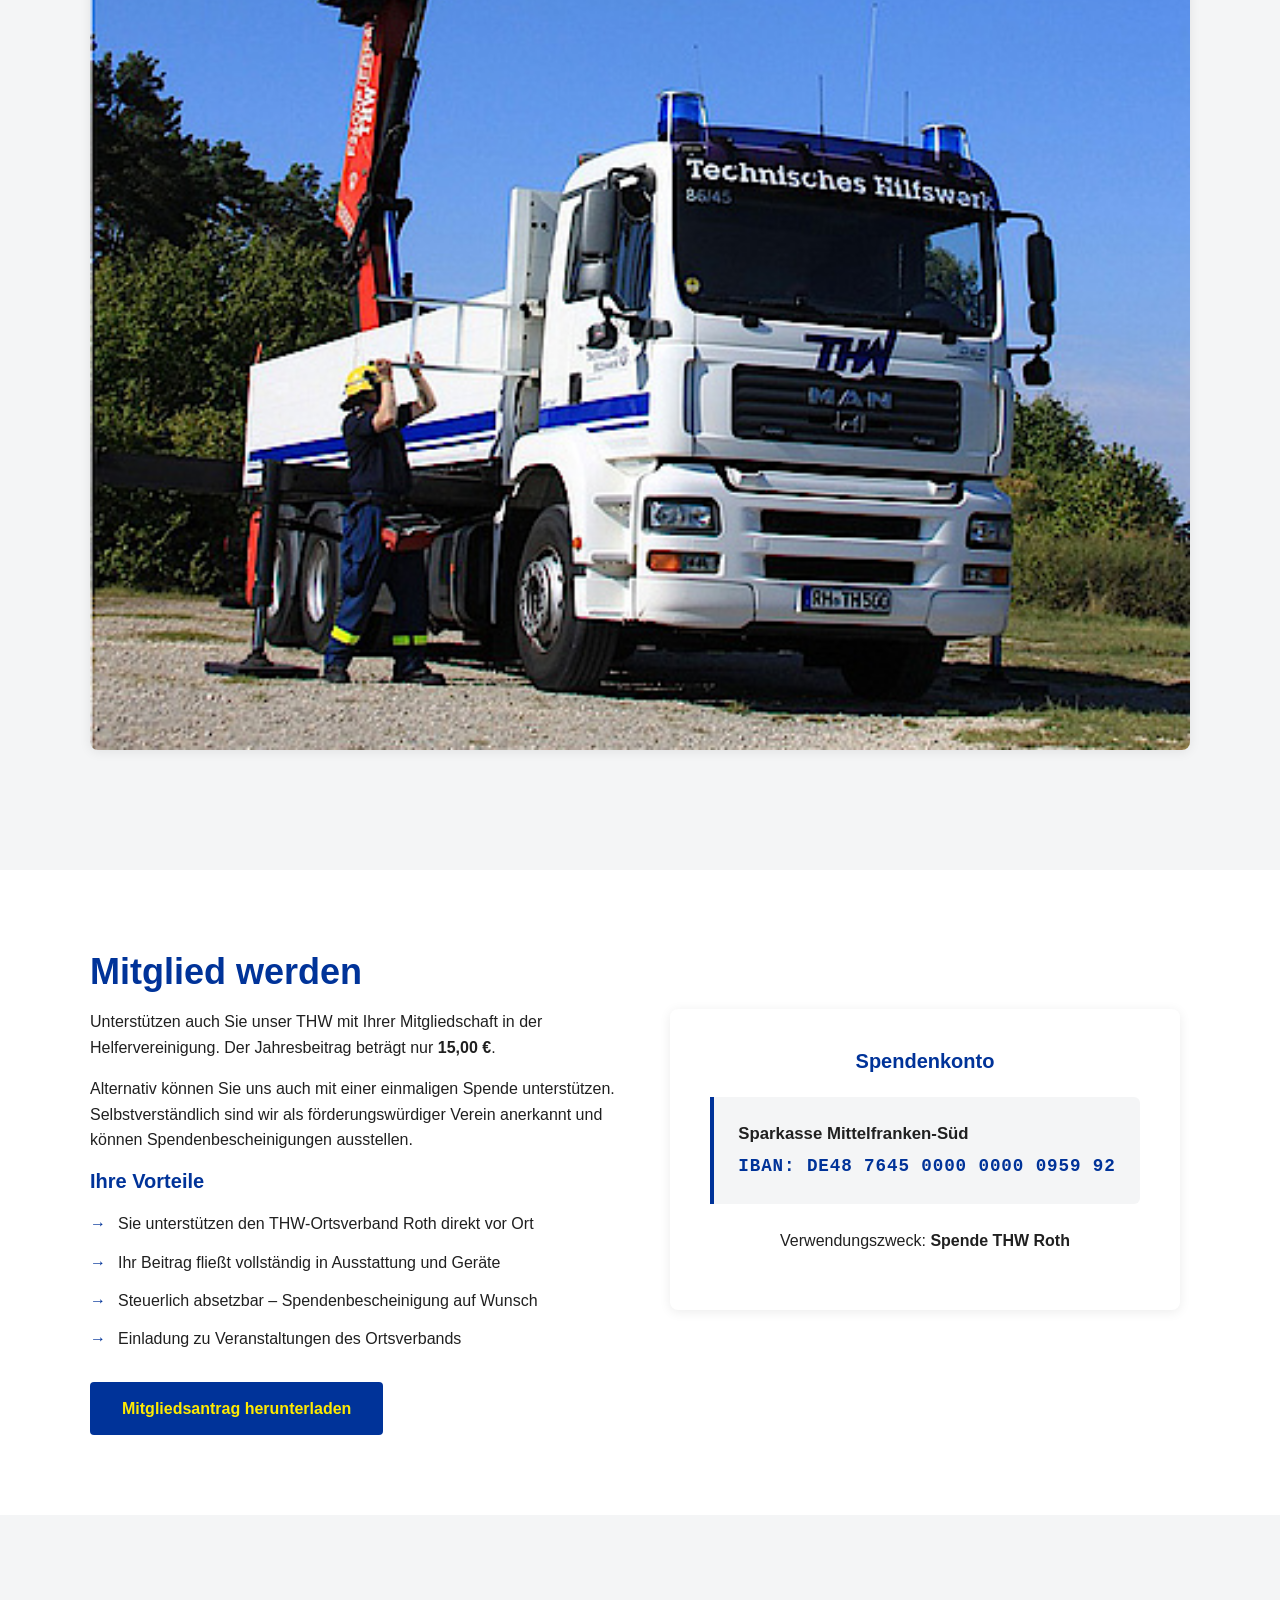
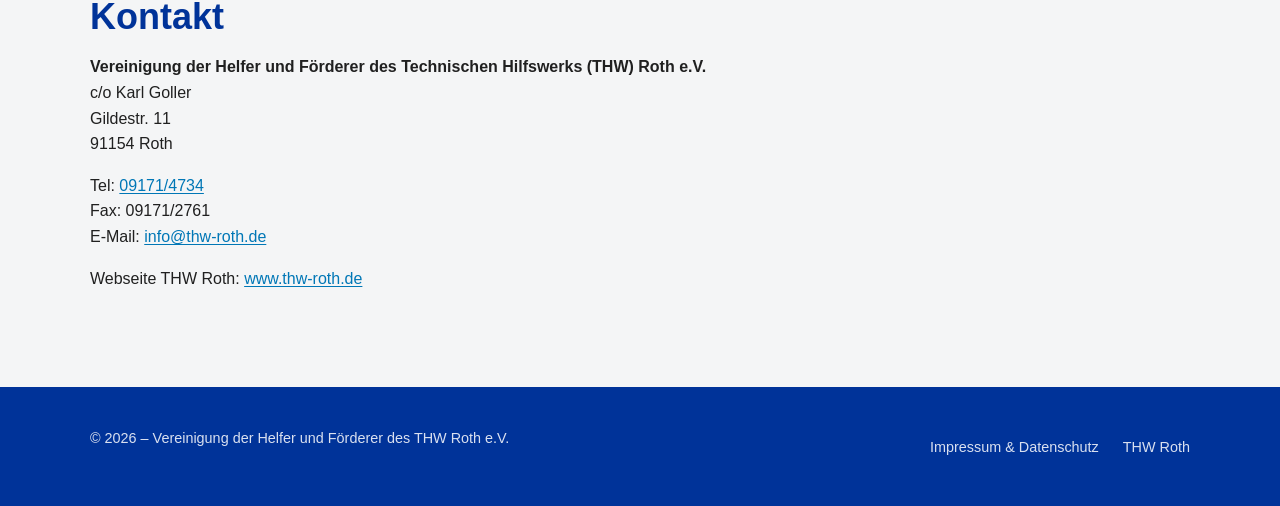
==== commit 737bfb0b: "update logo and content" ====
--- a/docs/index.html
+++ b/docs/index.html
@@ -9,7 +9,7 @@
   <meta property="og:type" content="website">
   <meta property="og:locale" content="de_DE">
   <title>Helfervereinigung THW Roth e.V.</title>
-  <link rel="icon" type="image/png" href="media/THW_Logo_klein.png">
+  <link rel="icon" type="image/png" href="media/THW_HV_LogoTransparent.png">
   <link rel="stylesheet" href="css/style.css">
 </head>
 <body>
@@ -20,7 +20,7 @@
   <header class="site-header">
     <nav class="nav-container" aria-label="Hauptnavigation">
       <a href="index.html" class="nav-brand" aria-label="Helfervereinigung THW Roth – Startseite">
-        <img src="media/THW_Logo_klein.png" alt="" class="nav-logo">
+        <img src="media/THW_HV_LogoTransparent.png" alt="" class="nav-logo">
         <span>Helfervereinigung THW&nbsp;Roth&nbsp;e.V.</span>
       </a>
 
@@ -57,13 +57,13 @@
         <div class="about-grid">
           <div>
             <p>
-              Die <strong>Vereinigung der Helfer und Förderer des Technischen Hilfswerks (THW) Roth e.V.</strong> wurde 1985 gegründet und unterstützt seitdem den THW-Ortsverband Roth bei der Beschaffung von Ausstattung und Geräten.
+              Die <strong>Vereinigung der Helfer und Förderer des Technischen Hilfswerks (THW) Roth e.V.</strong> wurde im Jahr 1985 gegründet. Seitdem unterstützt sie den THW-Ortsverband Roth insbesondere bei der Beschaffung zusätzlicher Ausstattung und Geräte.
             </p>
             <p>
-              Die Grundausstattung der Gruppen mit Standardgeräten wird im Rahmen der gesetzlichen Aufgaben durch den Bund zur Verfügung gestellt. In Zeiten knapper Haushaltsmittel bleibt auch das THW von Etatkürzungen nicht verschont.
+              Die Grundausstattung der Einsatzgruppen mit Standardgeräten wird im Rahmen der gesetzlichen Aufgaben vom Bund bereitgestellt. Allerdings zeigen die Erfahrungen aus zahlreichen Einsätzen immer wieder, dass eine weitergehende – und oft effektivere – Ausstattung sinnvoll ist. Für solche ergänzenden oder verbesserten Anschaffungen werden die Kosten in der Regel nicht vom Bund übernommen.
             </p>
             <p>
-              Aus den Erfahrungen von Einsätzen ergeben sich immer wieder Anhaltspunkte für eine bessere, weil effektivere Ausstattung oder eine sinnvolle Zusatzausstattung, deren Kosten leider nicht vom Bund übernommen werden. Um solche Ausstattungswünsche und Notwendigkeiten anschaffen zu können, greift hier die Vereinigung der Helfer und Förderer des Technischen Hilfswerks (THW) Roth e.V.
+              An dieser Stelle wird die Helfervereinigung aktiv: Sie übernimmt die Finanzierung notwendiger Ergänzungen und ermöglicht so die Umsetzung wichtiger Ausstattungsmaßnahmen. Die hierfür benötigten Mittel generiert der Verein durch Mitgliedsbeiträge, Spenden sowie durch verschiedene Aktivitäten innerhalb der Helferschaft.
             </p>
           </div>
           <div>
@@ -92,90 +92,22 @@
 
         <!-- Teleskoplader -->
         <article class="vehicle-card">
-          <div class="vehicle-card-inner">
-            <img
+          <img
               class="vehicle-image"
               src="media/Telelader.jpg"
               alt="Teleskoplader Merlo TF30.9 G des THW Roth auf einem Einsatzgelände"
               loading="lazy"
-              width="800"
-              height="533"
             >
-            <div class="vehicle-info">
-              <h3>Teleskoplader Merlo TF30.9 G</h3>
-              <table class="vehicle-specs" aria-label="Technische Daten Teleskoplader">
-                <tbody>
-                  <tr><th scope="row">Funkrufname</th><td>Heros RH --/--</td></tr>
-                  <tr><th scope="row">Kennzeichen</th><td>RH-TH 33</td></tr>
-                  <tr><th scope="row">Erstzulassung</th><td>05.11.2019</td></tr>
-                  <tr><th scope="row">Im OV seit</th><td>05.11.2019</td></tr>
-                  <tr><th scope="row">Hubraum</th><td>2.900 ccm</td></tr>
-                  <tr><th scope="row">Leistung</th><td>55 kW / 75 PS bei 2.600 rpm</td></tr>
-                  <tr><th scope="row">Getriebe</th><td>2 Gänge, elektrohydraulisch gesteuert, Allradantrieb</td></tr>
-                  <tr><th scope="row">Kraftstoff</th><td>Diesel</td></tr>
-                  <tr><th scope="row">Leergewicht</th><td>6.550 kg</td></tr>
-                  <tr><th scope="row">Max. Hublast</th><td>3.000 kg</td></tr>
-                  <tr><th scope="row">Max. Hubhöhe</th><td>8,60 m</td></tr>
-                  <tr><th scope="row">Ausstattung</th><td>Rundumkamera, Lastgabel, Lasthaken und Schaufel mit Niederhalter</td></tr>
-                </tbody>
-              </table>
-            </div>
-          </div>
         </article>
 
         <!-- LKW Ladekran -->
         <article class="vehicle-card">
-          <div class="vehicle-card-inner">
-            <div class="carousel" aria-roledescription="Karussell" aria-label="Bilder LKW mit Ladekran">
-              <div class="carousel-track">
-                <div class="carousel-slide" role="group" aria-roledescription="Folie" aria-label="Bild 1 von 2">
-                  <img
-                    class="vehicle-image"
-                    src="media/Ladekran1.jpg"
-                    alt="MAN TGA 26.350 LKW mit Ladekran des THW Roth"
-                    loading="lazy"
-                    width="800"
-                    height="533"
-                  >
-                </div>
-                <div class="carousel-slide" role="group" aria-roledescription="Folie" aria-label="Bild 2 von 2">
-                  <img
-                    class="vehicle-image"
-                    src="media/Ladekran2.jpg"
-                    alt="MAN TGA 26.350 LKW mit Ladekran des THW Roth – Detailansicht"
-                    loading="lazy"
-                    width="800"
-                    height="533"
-                  >
-                </div>
-              </div>
-              <button class="carousel-btn carousel-btn-prev" aria-label="Vorheriges Bild">&#8249;</button>
-              <button class="carousel-btn carousel-btn-next" aria-label="Nächstes Bild">&#8250;</button>
-              <div class="carousel-dots" role="tablist" aria-label="Bildauswahl">
-                <button class="carousel-dot is-active" role="tab" aria-selected="true" aria-label="Bild 1"></button>
-                <button class="carousel-dot" role="tab" aria-selected="false" aria-label="Bild 2"></button>
-              </div>
-            </div>
-            <div class="vehicle-info">
-              <h3>LKW Pritsche Kran – MAN TGA 26.350 6X4</h3>
-              <table class="vehicle-specs" aria-label="Technische Daten LKW Ladekran">
-                <tbody>
-                  <tr><th scope="row">Funkrufname</th><td>Heros RH 86/45</td></tr>
-                  <tr><th scope="row">Kennzeichen</th><td>RH TH-500</td></tr>
-                  <tr><th scope="row">Erstzulassung</th><td>22.08.2006</td></tr>
-                  <tr><th scope="row">Im OV seit</th><td>19.04.2012</td></tr>
-                  <tr><th scope="row">Hubraum</th><td>10.518 ccm</td></tr>
-                  <tr><th scope="row">Leistung</th><td>257 kW / 350 PS bei 1.900 rpm</td></tr>
-                  <tr><th scope="row">Getriebe</th><td>8-Gang-Schaltgetriebe mit Split, ZF Comfortshift, 2 Diff.-Sperren, 6×4</td></tr>
-                  <tr><th scope="row">Kraftstoff</th><td>Diesel</td></tr>
-                  <tr><th scope="row">Leergewicht</th><td>15.720 kg</td></tr>
-                  <tr><th scope="row">Gesamtgewicht</th><td>26.000 kg</td></tr>
-                  <tr><th scope="row">Sitzplätze</th><td>2</td></tr>
-                  <tr><th scope="row">Besonderheiten</th><td>Fassi Kran F260XP im Heck mit Funksteuerung, Rückfahrkamera, Rückfahrwarner</td></tr>
-                </tbody>
-              </table>
-            </div>
-          </div>
+          <img
+            class="vehicle-image"
+            src="media/Ladekran2.jpg"
+            alt="MAN TGA 26.350 LKW mit Ladekran des THW Roth – Detailansicht"
+            loading="lazy"
+          >
         </article>
 
       </div>
--- a/docs/css/style.css
+++ b/docs/css/style.css
@@ -134,7 +134,7 @@
 }
 
 .nav-brand .nav-logo {
-  height: 2rem;
+  height: 4rem;
   width: auto;
 }
 
